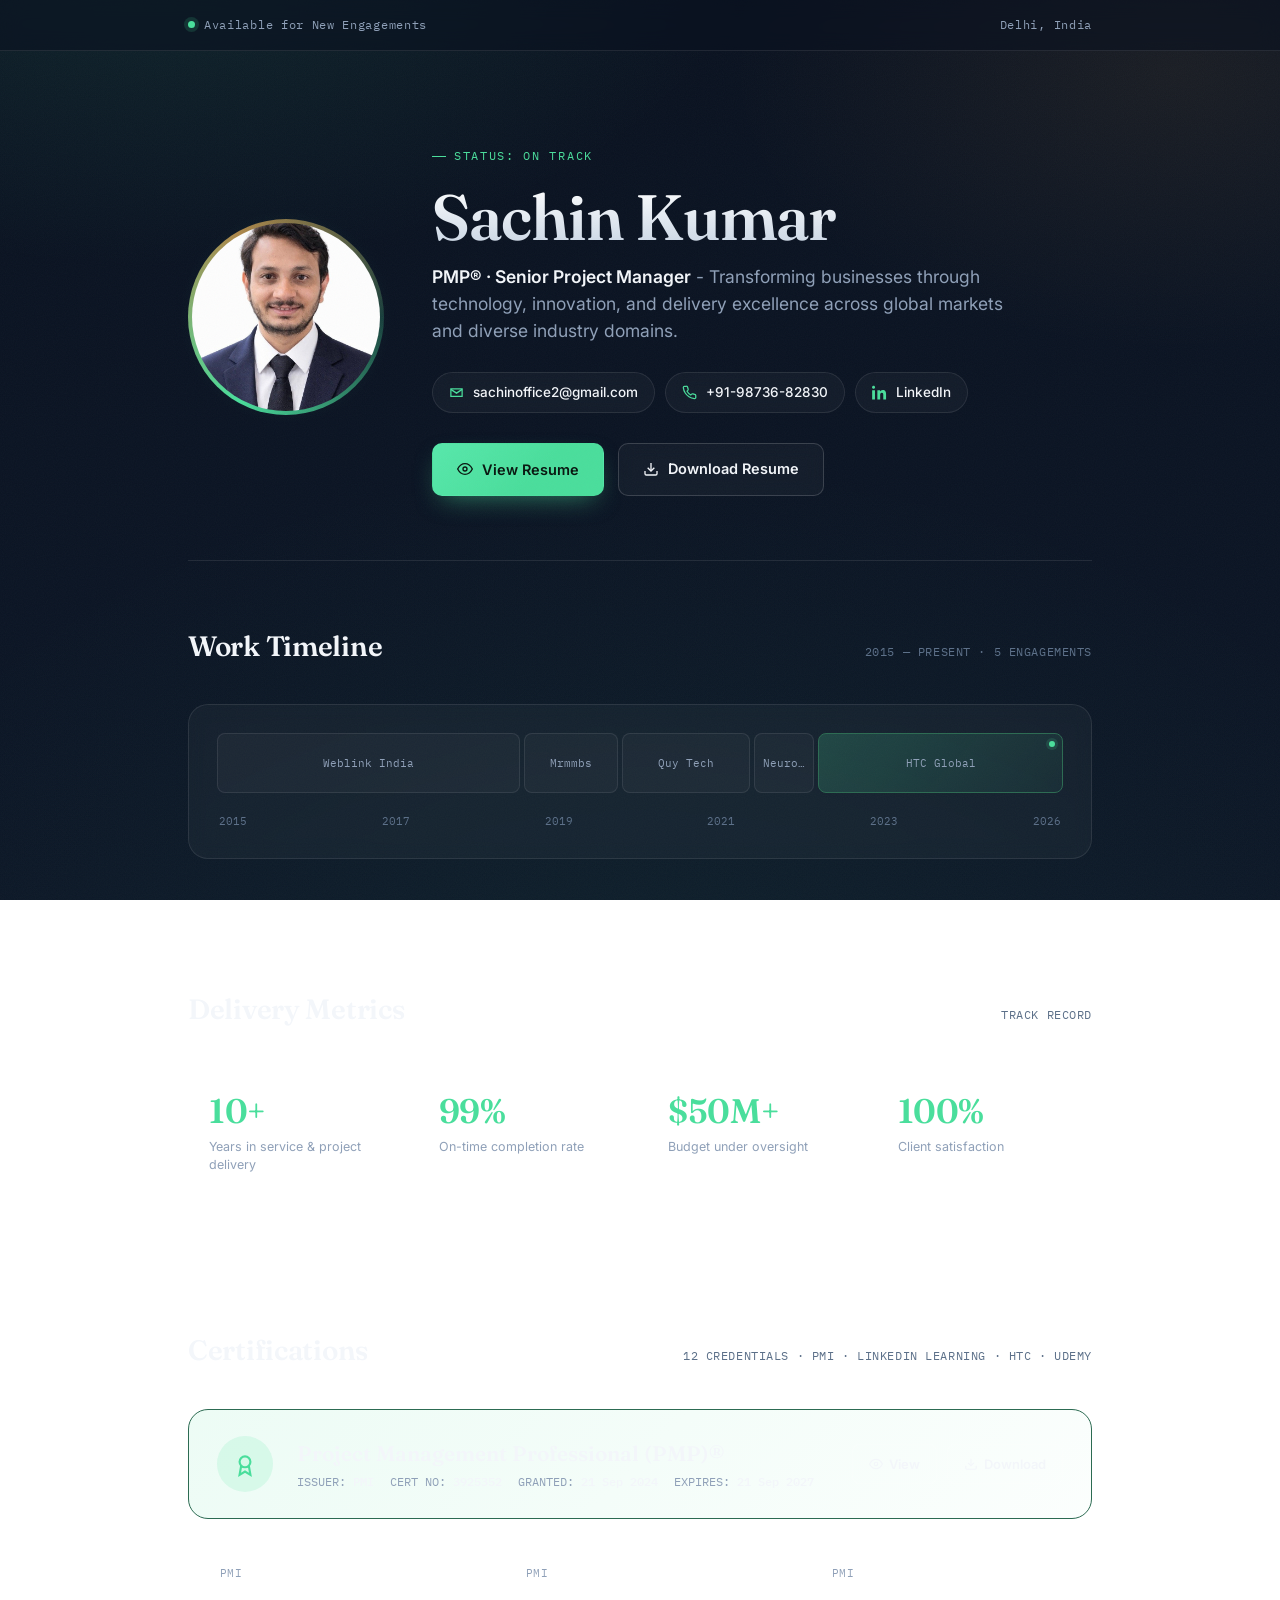
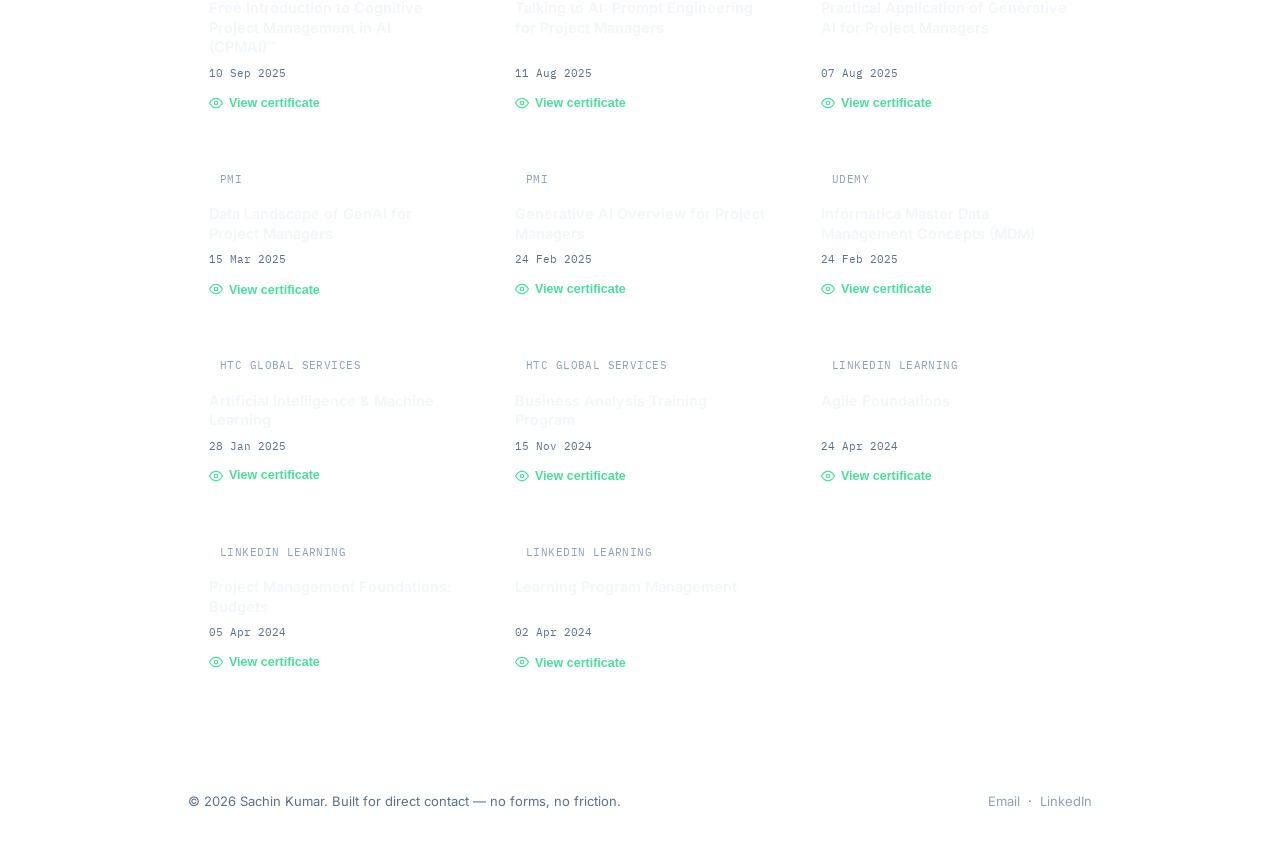
==== index.html @ 7c3096ca "Update index.html" ====
<!DOCTYPE html>
<html lang="en">
<head>
<meta charset="UTF-8">
<meta name="viewport" content="width=device-width, initial-scale=1.0">
<meta name="theme-color" content="#0A1220">
<title>Sachin Kumar — Senior Project Manager, PMP®</title>
<meta name="description" content="Sachin Kumar, PMP® certified Senior Project Manager and Delivery Expert. Contact details, LinkedIn and resume.">
<link rel="icon" href="data:image/svg+xml,%3Csvg xmlns='http://www.w3.org/2000/svg' viewBox='0 0 64 64'%3E%3Crect width='64' height='64' rx='14' fill='%230A1220'/%3E%3Ctext x='32' y='42' font-family='Georgia,serif' font-size='30' fill='%234ADE9C' text-anchor='middle'%3ESK%3C/text%3E%3C/svg%3E">
<link rel="preconnect" href="https://fonts.googleapis.com">
<link rel="preconnect" href="https://fonts.gstatic.com" crossorigin>
<link href="https://fonts.googleapis.com/css2?family=Fraunces:opsz,wght@9..144,400;9..144,500;9..144,600;9..144,700&family=Inter:wght@400;500;600;700;800&family=IBM+Plex+Mono:wght@400;500;600&display=swap" rel="stylesheet">
<style>
  :root{
    --bg-base:#0A1220;
    --bg-base-2:#0C1626;
    --surface:rgba(255,255,255,0.035);
    --surface-solid:#121F32;
    --surface-2:rgba(255,255,255,0.065);
    --hairline:rgba(255,255,255,0.09);
    --hairline-strong:rgba(255,255,255,0.16);
    --text-primary:#F3F6FA;
    --text-muted:#8FA0B8;
    --text-faint:#5C7089;
    --accent-green:#4ADE9C;
    --accent-green-soft:rgba(74,222,156,0.14);
    --accent-green-dim:#2C6B52;
    --accent-amber:#F5B759;
    --radius-lg:20px;
    --radius-md:14px;
    --radius-sm:10px;
    --ease:cubic-bezier(.16,.8,.28,1);
  }

  *{box-sizing:border-box; margin:0; padding:0;}
  html{scroll-behavior:smooth;}

  ::selection{background:var(--accent-green); color:#08130E;}

  body{
    background:
      radial-gradient(1100px 620px at 12% -8%, rgba(74,222,156,0.10), transparent 55%),
      radial-gradient(900px 560px at 92% 8%, rgba(245,183,89,0.07), transparent 50%),
      radial-gradient(1400px 900px at 50% 110%, rgba(74,222,156,0.05), transparent 60%),
      linear-gradient(180deg, var(--bg-base) 0%, var(--bg-base-2) 100%);
    background-attachment:fixed;
    color:var(--text-primary);
    font-family:'Inter', system-ui, sans-serif;
    line-height:1.55;
    -webkit-font-smoothing:antialiased;
    text-rendering:optimizeLegibility;
    position:relative;
    min-height:100vh;
  }

  /* subtle film-grain overlay for depth */
  body::before{
    content:"";
    position:fixed;
    inset:0;
    pointer-events:none;
    opacity:0.035;
    z-index:2;
    background-image:url("data:image/svg+xml,%3Csvg xmlns='http://www.w3.org/2000/svg' width='120' height='120'%3E%3Cfilter id='n'%3E%3CfeTurbulence type='fractalNoise' baseFrequency='0.9' numOctaves='2' stitchTiles='stitch'/%3E%3C/filter%3E%3Crect width='100%25' height='100%25' filter='url(%23n)'/%3E%3C/svg%3E");
  }

  a{color:inherit;}
  img{max-width:100%; display:block;}

  .wrap{
    max-width:960px;
    margin:0 auto;
    padding:0 28px;
    position:relative;
    z-index:1;
  }

  /* ---------- Reveal-on-scroll ---------- */
  .reveal{
    opacity:0;
    transform:translateY(18px);
    transition:opacity 0.7s var(--ease), transform 0.7s var(--ease);
  }
  .reveal.in-view{ opacity:1; transform:translateY(0); }
  @media (prefers-reduced-motion: reduce){
    .reveal{ opacity:1; transform:none; transition:none; }
  }

  /* ---------- Status bar (RAG motif) ---------- */
  .statusbar{
    border-bottom:1px solid var(--hairline);
    padding:16px 0;
    backdrop-filter:blur(10px);
    position:sticky;
    top:0;
    background:rgba(10,18,32,0.55);
    z-index:20;
  }
  .statusbar .wrap{
    display:flex;
    align-items:center;
    justify-content:space-between;
    font-family:'IBM Plex Mono', monospace;
    font-size:11.5px;
    color:var(--text-muted);
    letter-spacing:0.06em;
  }
  .dot{
    display:inline-block;
    width:7px;
    height:7px;
    border-radius:50%;
    background:var(--accent-green);
    margin-right:9px;
    box-shadow:0 0 0 4px var(--accent-green-soft);
  }
  @media (prefers-reduced-motion: no-preference){
    .dot{ animation:breathe 2.6s ease-in-out infinite; }
  }
  @keyframes breathe{ 0%,100%{box-shadow:0 0 0 4px var(--accent-green-soft);} 50%{box-shadow:0 0 0 7px transparent;} }
  .status-flag{display:flex; align-items:center;}
  .status-flag span:last-child{color:var(--text-primary); font-weight:600;}

  /* ---------- Hero ---------- */
  .hero{
    padding:88px 0 64px;
    display:grid;
    grid-template-columns:196px 1fr;
    gap:48px;
    align-items:center;
  }

  .photo-ring{
    width:196px;
    height:196px;
    border-radius:50%;
    padding:4px;
    background:conic-gradient(from 210deg, var(--accent-green), rgba(245,183,89,0.7), rgba(74,222,156,0.2), var(--accent-green));
    flex-shrink:0;
    position:relative;
  }
  .photo-ring::after{
    content:"";
    position:absolute;
    inset:-10px;
    border-radius:50%;
    background:radial-gradient(circle, rgba(74,222,156,0.16), transparent 70%);
    z-index:-1;
  }
  .photo-frame{
    width:100%;
    height:100%;
    border-radius:50%;
    overflow:hidden;
    background:var(--bg-base);
  }
  .photo-frame img{
    width:100%;
    height:100%;
    object-fit:cover;
  }

  .eyebrow{
    display:inline-flex;
    align-items:center;
    gap:8px;
    font-family:'IBM Plex Mono', monospace;
    font-size:12px;
    letter-spacing:0.14em;
    text-transform:uppercase;
    color:var(--accent-green);
    margin-bottom:18px;
  }
  .eyebrow::before{
    content:"";
    width:14px;
    height:1px;
    background:var(--accent-green);
    display:inline-block;
  }

  h1{
    font-family:'Fraunces', serif;
    font-optical-sizing:auto;
    font-weight:600;
    font-size:clamp(42px, 6.4vw, 64px);
    letter-spacing:-0.015em;
    line-height:1.02;
    margin-bottom:14px;
    background:linear-gradient(180deg, #FFFFFF 0%, #C9D6E5 100%);
    -webkit-background-clip:text;
    background-clip:text;
    color:transparent;
  }

  .role-line{
    font-size:17.5px;
    color:var(--text-muted);
    margin-bottom:28px;
    max-width:52ch;
  }
  .role-line strong{color:var(--text-primary); font-weight:600;}

  .contact-chips{
    display:flex;
    flex-wrap:wrap;
    gap:10px;
    margin-bottom:30px;
  }
  .chip{
    display:inline-flex;
    align-items:center;
    gap:9px;
    padding:9px 16px;
    background:var(--surface);
    backdrop-filter:blur(8px);
    border:1px solid var(--hairline);
    border-radius:100px;
    font-size:13.5px;
    font-weight:500;
    text-decoration:none;
    color:var(--text-primary);
    transition:background 0.2s var(--ease), border-color 0.2s var(--ease), transform 0.2s var(--ease), box-shadow 0.2s var(--ease);
  }
  .chip:hover, .chip:focus-visible{
    background:var(--surface-2);
    border-color:var(--accent-green-dim);
    transform:translateY(-2px);
    box-shadow:0 8px 20px -8px rgba(74,222,156,0.35);
  }
  .chip svg{width:15px; height:15px; flex-shrink:0; color:var(--accent-green);}

  .cta-row{ display:flex; flex-wrap:wrap; gap:14px; }
  .btn{
    font-family:'Inter', sans-serif;
    font-weight:600;
    font-size:14.5px;
    padding:14px 24px;
    border-radius:var(--radius-sm);
    border:1px solid transparent;
    cursor:pointer;
    text-decoration:none;
    display:inline-flex;
    align-items:center;
    gap:9px;
    position:relative;
    overflow:hidden;
    transition:transform 0.2s var(--ease), border-color 0.2s var(--ease), box-shadow 0.25s var(--ease), background 0.2s var(--ease);
  }
  .btn:active{ transform:scale(0.97); }
  .btn-primary{
    background:linear-gradient(135deg, #57E8AB, var(--accent-green) 60%);
    color:#08160F;
    box-shadow:0 10px 26px -10px rgba(74,222,156,0.55);
  }
  .btn-primary:hover, .btn-primary:focus-visible{
    transform:translateY(-2px);
    box-shadow:0 14px 30px -8px rgba(74,222,156,0.65);
  }
  .btn-secondary{
    background:var(--surface);
    backdrop-filter:blur(8px);
    color:var(--text-primary);
    border-color:var(--hairline-strong);
  }
  .btn-secondary:hover, .btn-secondary:focus-visible{
    border-color:var(--accent-green-dim);
    background:var(--surface-2);
    transform:translateY(-2px);
  }
  .btn svg{width:16px; height:16px;}

  /* ---------- Section heading pattern ---------- */
  .section{ padding:64px 0; border-top:1px solid var(--hairline); }
  .section-head{
    display:flex;
    align-items:baseline;
    justify-content:space-between;
    margin-bottom:36px;
    flex-wrap:wrap;
    gap:8px;
  }
  .section-title{
    font-family:'Fraunces', serif;
    font-weight:600;
    font-size:28px;
    letter-spacing:-0.01em;
  }
  .section-note{
    font-family:'IBM Plex Mono', monospace;
    font-size:11.5px;
    color:var(--text-faint);
    letter-spacing:0.05em;
  }

  /* ---------- Timeline (signature element) ---------- */
  .timeline-card{
    background:var(--surface);
    border:1px solid var(--hairline);
    border-radius:var(--radius-lg);
    padding:28px;
    backdrop-filter:blur(8px);
  }
  .timeline-track{
    display:flex;
    height:60px;
    border-radius:var(--radius-sm);
    overflow:visible;
    gap:4px;
    margin-bottom:20px;
  }
  .tl-seg{
    position:relative;
    background:rgba(255,255,255,0.03);
    border:1px solid var(--hairline);
    border-radius:8px;
    display:flex;
    align-items:center;
    justify-content:center;
    cursor:default;
    transition:background 0.25s var(--ease), border-color 0.25s var(--ease), transform 0.25s var(--ease);
    min-width:38px;
  }
  .tl-seg.current{
    background:linear-gradient(135deg, rgba(74,222,156,0.20), rgba(74,222,156,0.06));
    border-color:var(--accent-green-dim);
  }
  .tl-seg:hover, .tl-seg:focus-visible{
    background:var(--surface-2);
    border-color:var(--accent-green);
    transform:translateY(-3px);
    z-index:3;
  }
  .tl-seg .tl-label{
    font-family:'IBM Plex Mono', monospace;
    font-size:10.5px;
    color:var(--text-muted);
    white-space:nowrap;
    overflow:hidden;
    text-overflow:ellipsis;
    padding:0 8px;
  }
  .tl-seg.current .pulse{
    position:absolute;
    top:7px;
    right:7px;
    width:6px;
    height:6px;
    border-radius:50%;
    background:var(--accent-green);
    box-shadow:0 0 0 3px var(--accent-green-soft);
  }
  @media (prefers-reduced-motion: no-preference){
    .tl-seg.current .pulse{ animation:pulse 2s ease-in-out infinite; }
  }
  @keyframes pulse{ 0%,100%{opacity:1;} 50%{opacity:0.3;} }

  .tl-tooltip{
    display:none;
    position:absolute;
    bottom:calc(100% + 14px);
    left:50%;
    transform:translateX(-50%);
    background:#182A40;
    border:1px solid var(--hairline-strong);
    border-radius:12px;
    padding:14px 16px;
    width:max-content;
    max-width:240px;
    font-size:12.5px;
    line-height:1.5;
    z-index:5;
    box-shadow:0 20px 40px -12px rgba(0,0,0,0.55);
  }
  .tl-tooltip::after{
    content:"";
    position:absolute;
    top:100%;
    left:50%;
    transform:translateX(-50%);
    border:6px solid transparent;
    border-top-color:#182A40;
  }
  .tl-seg:hover .tl-tooltip, .tl-seg:focus-visible .tl-tooltip{ display:block; }
  .tl-tooltip .co{font-weight:700; color:var(--text-primary); display:block; margin-bottom:3px;}
  .tl-tooltip .dt{color:var(--accent-green); font-family:'IBM Plex Mono', monospace; font-size:11px; display:block; margin-bottom:6px;}

  .timeline-scale{
    display:flex;
    justify-content:space-between;
    font-family:'IBM Plex Mono', monospace;
    font-size:11px;
    color:var(--text-faint);
    padding:0 2px;
  }

  /* ---------- Stats ---------- */
  .stats-grid{
    display:grid;
    grid-template-columns:repeat(4, 1fr);
    gap:14px;
  }
  .stat{
    background:var(--surface);
    border:1px solid var(--hairline);
    border-radius:var(--radius-md);
    padding:26px 20px;
    backdrop-filter:blur(8px);
    transition:transform 0.25s var(--ease), border-color 0.25s var(--ease), background 0.25s var(--ease);
  }
  .stat:hover{
    transform:translateY(-4px);
    border-color:var(--accent-green-dim);
    background:var(--surface-2);
  }
  .stat-num{
    font-family:'Fraunces', serif;
    font-weight:600;
    font-size:34px;
    color:var(--accent-green);
    line-height:1;
    margin-bottom:10px;
    letter-spacing:-0.01em;
  }
  .stat-label{
    font-size:12.5px;
    color:var(--text-muted);
    line-height:1.4;
  }

  /* ---------- Certifications ---------- */
  .cert-featured{
    display:grid;
    grid-template-columns:auto 1fr auto;
    align-items:center;
    gap:24px;
    background:linear-gradient(135deg, rgba(74,222,156,0.10), rgba(74,222,156,0.02));
    border:1px solid var(--accent-green-dim);
    border-radius:var(--radius-lg);
    padding:26px 28px;
    margin-bottom:20px;
  }
  .cert-featured-badge{
    width:56px;
    height:56px;
    border-radius:50%;
    background:var(--accent-green-soft);
    display:flex;
    align-items:center;
    justify-content:center;
    flex-shrink:0;
  }
  .cert-featured-badge svg{width:26px; height:26px; color:var(--accent-green);}
  .cert-featured h3{
    font-family:'Fraunces', serif;
    font-weight:600;
    font-size:21px;
    margin-bottom:4px;
  }
  .cert-featured .cf-meta{
    display:flex;
    flex-wrap:wrap;
    gap:16px;
    font-family:'IBM Plex Mono', monospace;
    font-size:11.5px;
    color:var(--text-muted);
  }
  .cert-featured .cf-meta strong{color:var(--text-primary); font-weight:600;}
  .cert-featured .cf-actions{
    display:flex;
    gap:10px;
    flex-shrink:0;
  }
  .cert-featured .cf-actions button, .cert-featured .cf-actions a{
    font-family:'Inter', sans-serif;
    font-size:13px;
    font-weight:600;
    padding:9px 16px;
    border-radius:8px;
    border:1px solid var(--hairline-strong);
    background:var(--surface);
    color:var(--text-primary);
    cursor:pointer;
    text-decoration:none;
    display:inline-flex;
    align-items:center;
    gap:6px;
    transition:border-color 0.2s var(--ease), background 0.2s var(--ease);
  }
  .cert-featured .cf-actions button:hover, .cert-featured .cf-actions a:hover{
    border-color:var(--accent-green-dim);
    background:var(--surface-2);
  }
  .cert-featured .cf-actions svg{width:14px; height:14px;}

  .cert-grid{
    display:grid;
    grid-template-columns:repeat(auto-fill, minmax(240px, 1fr));
    gap:14px;
  }
  .cert-card{
    background:var(--surface);
    border:1px solid var(--hairline);
    border-radius:var(--radius-md);
    padding:20px;
    backdrop-filter:blur(8px);
    transition:transform 0.25s var(--ease), border-color 0.25s var(--ease), background 0.25s var(--ease);
    display:flex;
    flex-direction:column;
  }
  .cert-card:hover{
    transform:translateY(-3px);
    border-color:var(--accent-green-dim);
    background:var(--surface-2);
  }
  .cert-issuer-pill{
    display:inline-flex;
    align-self:flex-start;
    font-family:'IBM Plex Mono', monospace;
    font-size:10.5px;
    letter-spacing:0.04em;
    color:var(--text-muted);
    background:rgba(255,255,255,0.05);
    border:1px solid var(--hairline);
    border-radius:100px;
    padding:4px 10px;
    margin-bottom:12px;
  }
  .cert-title{
    font-size:14.5px;
    font-weight:600;
    line-height:1.35;
    margin-bottom:8px;
    flex:1;
  }
  .cert-date{
    font-family:'IBM Plex Mono', monospace;
    font-size:11px;
    color:var(--text-faint);
    margin-bottom:14px;
  }
  .cert-view-btn{
    display:inline-flex;
    align-items:center;
    gap:6px;
    font-size:12.5px;
    font-weight:600;
    color:var(--accent-green);
    background:none;
    border:none;
    cursor:pointer;
    padding:0;
    align-self:flex-start;
  }
  .cert-view-btn svg{width:14px; height:14px;}
  .cert-view-btn:hover{ text-decoration:underline; }

  /* ---------- Footer ---------- */
  footer{
    border-top:1px solid var(--hairline);
    padding:36px 0 56px;
    display:flex;
    justify-content:space-between;
    align-items:center;
    flex-wrap:wrap;
    gap:12px;
    font-size:13px;
    color:var(--text-faint);
  }
  footer a{text-decoration:none; color:var(--text-muted); transition:color 0.2s var(--ease);}
  footer a:hover{color:var(--accent-green);}

  /* ---------- Modal (resume viewer) ---------- */
  .modal-overlay{
    display:none;
    position:fixed;
    inset:0;
    background:rgba(5,9,16,0.82);
    backdrop-filter:blur(4px);
    z-index:100;
    align-items:center;
    justify-content:center;
    padding:24px;
  }
  .modal-overlay.open{
    display:flex;
  }
  @media (prefers-reduced-motion: no-preference){
    .modal-overlay.open{ animation:fadeIn 0.2s var(--ease); }
    .modal-overlay.open .modal{ animation:modalIn 0.3s var(--ease); }
  }
  @keyframes fadeIn{ from{opacity:0;} to{opacity:1;} }
  @keyframes modalIn{ from{opacity:0; transform:translateY(12px) scale(0.98);} to{opacity:1; transform:none;} }
  .modal{
    background:var(--surface-solid);
    border:1px solid var(--hairline-strong);
    border-radius:var(--radius-lg);
    width:100%;
    max-width:840px;
    height:88vh;
    display:flex;
    flex-direction:column;
    overflow:hidden;
    box-shadow:0 30px 80px -20px rgba(0,0,0,0.6);
  }
  .modal-bar{
    display:flex;
    align-items:center;
    justify-content:space-between;
    padding:16px 20px;
    border-bottom:1px solid var(--hairline);
  }
  .modal-bar span{
    font-family:'IBM Plex Mono', monospace;
    font-size:12.5px;
    color:var(--text-muted);
  }
  .modal-close{
    background:none;
    border:1px solid var(--hairline-strong);
    color:var(--text-primary);
    border-radius:8px;
    width:34px;
    height:34px;
    cursor:pointer;
    font-size:16px;
    line-height:1;
    transition:border-color 0.2s var(--ease), background 0.2s var(--ease);
  }
  .modal-close:hover, .modal-close:focus-visible{
    border-color:var(--accent-green-dim);
    background:var(--surface-2);
  }
  .modal iframe{
    flex:1;
    border:none;
    width:100%;
    background:#fff;
  }

  /* ---------- Responsive ---------- */
  @media (max-width: 720px){
    .hero{
      grid-template-columns:1fr;
      text-align:center;
      padding:56px 0 44px;
      justify-items:center;
    }
    .role-line{ margin-left:auto; margin-right:auto; }
    .contact-chips, .cta-row{ justify-content:center; }
    .stats-grid{ grid-template-columns:repeat(2, 1fr); }
    .tl-tooltip{ left:0; transform:none; }
    .tl-tooltip::after{ left:20px; }
    footer{ flex-direction:column; text-align:center; }
    .timeline-card{ padding:20px 16px; }
  }

  :focus-visible{ outline:2px solid var(--accent-green); outline-offset:3px; border-radius:4px; }
</style>
</head>
<body>

  <div class="statusbar">
    <div class="wrap">
      <div class="status-flag"><span class="dot"></span>Available for New Engagements</div>
      <div>Delhi, India</div>
    </div>
  </div>

  <main class="wrap">
    <section class="hero">
      <div class="photo-ring reveal">
        <div class="photo-frame">
          <img src="Assets/profile.jpg" alt="Portrait of Sachin Kumar">
        </div>
      </div>
      <div>
        <div class="eyebrow reveal">Status: On Track</div>
        <h1 class="reveal">Sachin Kumar</h1>
        <p class="role-line reveal"><strong>PMP® · Senior Project Manager</strong> - Transforming businesses through technology, innovation, and delivery excellence across global markets and diverse industry domains.</p>

        <div class="contact-chips reveal">
          <a class="chip" href="mailto:sachinoffice2@gmail.com">
            <svg viewBox="0 0 24 24" fill="none" stroke="currentColor" stroke-width="2"><path d="M3 6h18v12H3z"/><path d="m3 7 9 6 9-6"/></svg>
            sachinoffice2@gmail.com
          </a>
          <a class="chip" href="tel:+919873682830">
            <svg viewBox="0 0 24 24" fill="none" stroke="currentColor" stroke-width="2"><path d="M22 16.92v3a2 2 0 0 1-2.18 2 19.79 19.79 0 0 1-8.63-3.07 19.5 19.5 0 0 1-6-6 19.79 19.79 0 0 1-3.07-8.67A2 2 0 0 1 4.11 2h3a2 2 0 0 1 2 1.72c.13.96.36 1.9.7 2.81a2 2 0 0 1-.45 2.11L8.09 9.91a16 16 0 0 0 6 6l1.27-1.27a2 2 0 0 1 2.11-.45c.9.34 1.85.57 2.81.7A2 2 0 0 1 22 16.92z"/></svg>
            +91-98736-82830
          </a>
          <a class="chip" href="https://www.linkedin.com/in/sachin-kumar-pm/" target="_blank" rel="noopener">
            <svg viewBox="0 0 24 24" fill="currentColor"><path d="M4.98 3.5C4.98 4.88 3.86 6 2.48 6S0 4.88 0 3.5 1.12 1 2.5 1s2.48 1.12 2.48 2.5zM.24 8.25h4.5V23h-4.5V8.25zM8.5 8.25h4.31v2.02h.06c.6-1.13 2.07-2.32 4.26-2.32 4.55 0 5.39 3 5.39 6.9V23h-4.5v-6.87c0-1.64-.03-3.75-2.29-3.75-2.29 0-2.64 1.79-2.64 3.63V23h-4.5V8.25z"/></svg>
            LinkedIn
          </a>
        </div>

        <div class="cta-row reveal">
          <button class="btn btn-primary" id="viewResumeBtn">
            <svg viewBox="0 0 24 24" fill="none" stroke="currentColor" stroke-width="2"><path d="M1 12s4-8 11-8 11 8 11 8-4 8-11 8-11-8-11-8z"/><circle cx="12" cy="12" r="3"/></svg>
            View Resume
          </button>
          <a class="btn btn-secondary" href="Assets/Sachin_Kumar_Resume.pdf" download>
            <svg viewBox="0 0 24 24" fill="none" stroke="currentColor" stroke-width="2"><path d="M21 15v4a2 2 0 0 1-2 2H5a2 2 0 0 1-2-2v-4"/><path d="M7 10l5 5 5-5"/><path d="M12 15V3"/></svg>
            Download Resume
          </a>
        </div>
      </div>
    </section>

    <section class="section" id="timeline">
      <div class="section-head reveal">
        <div class="section-title">Work Timeline</div>
        <div class="section-note">2015 — PRESENT · 5 ENGAGEMENTS</div>
      </div>

      <div class="timeline-card reveal">
        <div class="timeline-track">
          <div class="tl-seg" style="flex:36;" tabindex="0">
            <span class="tl-label">Weblink India</span>
            <div class="tl-tooltip">
              <span class="co">Weblink India Pvt. Ltd.</span>
              <span class="dt">Sep 2015 – Aug 2019</span>
              Team Leader, Project Delivery — B2B portals &amp; applications.
            </div>
          </div>
          <div class="tl-seg" style="flex:11;" tabindex="0">
            <span class="tl-label">Mrmmbs</span>
            <div class="tl-tooltip">
              <span class="co">Mrmmbs Vision Pvt. Ltd.</span>
              <span class="dt">Oct 2019 – Dec 2020</span>
              Senior Delivery Manager — startup IT services, 95% client retention.
            </div>
          </div>
          <div class="tl-seg" style="flex:15;" tabindex="0">
            <span class="tl-label">Quy Tech</span>
            <div class="tl-tooltip">
              <span class="co">Quy Technologies Pvt. Ltd.</span>
              <span class="dt">Dec 2020 – Jul 2022</span>
              Key Account Manager / PM — AI/ML, Blockchain, AR/VR, Gaming.
            </div>
          </div>
          <div class="tl-seg" style="flex:7;" tabindex="0">
            <span class="tl-label">Neuro­nimbus</span>
            <div class="tl-tooltip">
              <span class="co">Neuronimbus Software Services</span>
              <span class="dt">Jul 2022 – Apr 2023</span>
              Sr. Account Manager / PM — 25% revenue growth, 30% fewer production errors.
            </div>
          </div>
          <div class="tl-seg current" style="flex:29;" tabindex="0">
            <span class="pulse"></span>
            <span class="tl-label">HTC Global</span>
            <div class="tl-tooltip">
              <span class="co">HTC Global Services</span>
              <span class="dt">May 2023 – Present</span>
              Senior Project Manager / Delivery Manager — Hyundai &amp; KIA, $50M+ budgets.
            </div>
          </div>
        </div>
        <div class="timeline-scale">
          <span>2015</span><span>2017</span><span>2019</span><span>2021</span><span>2023</span><span>2026</span>
        </div>
      </div>
    </section>

    <section class="section" id="stats">
      <div class="section-head reveal">
        <div class="section-title">Delivery Metrics</div>
        <div class="section-note">TRACK RECORD</div>
      </div>
      <div class="stats-grid">
        <div class="stat reveal">
          <div class="stat-num">10+</div>
          <div class="stat-label">Years in service &amp; project delivery</div>
        </div>
        <div class="stat reveal">
          <div class="stat-num">99%</div>
          <div class="stat-label">On-time completion rate</div>
        </div>
        <div class="stat reveal">
          <div class="stat-num">$50M+</div>
          <div class="stat-label">Budget under oversight</div>
        </div>
        <div class="stat reveal">
          <div class="stat-num">100%</div>
          <div class="stat-label">Client satisfaction</div>
        </div>
      </div>
    </section>

    <section class="section" id="certifications">
      <div class="section-head reveal">
        <div class="section-title">Certifications</div>
        <div class="section-note">12 CREDENTIALS · PMI · LINKEDIN LEARNING · HTC · UDEMY</div>
      </div>

      <div class="cert-featured reveal">
        <div class="cert-featured-badge">
          <svg viewBox="0 0 24 24" fill="none" stroke="currentColor" stroke-width="2"><path d="M12 15a5 5 0 1 0 0-10 5 5 0 0 0 0 10z"/><path d="M8.5 13.5 7 22l5-3 5 3-1.5-8.5"/></svg>
        </div>
        <div>
          <h3>Project Management Professional (PMP)®</h3>
          <div class="cf-meta">
            <span>ISSUER: <strong>PMI</strong></span>
            <span>CERT NO: <strong>3925352</strong></span>
            <span>GRANTED: <strong>21 Sep 2024</strong></span>
            <span>EXPIRES: <strong>21 Sep 2027</strong></span>
          </div>
        </div>
        <div class="cf-actions">
          <button onclick="openDocModal('Assets/Certifications/pmp-certification.pdf','PMP_Certification.pdf')">
            <svg viewBox="0 0 24 24" fill="none" stroke="currentColor" stroke-width="2"><path d="M1 12s4-8 11-8 11 8 11 8-4 8-11 8-11-8-11-8z"/><circle cx="12" cy="12" r="3"/></svg>
            View
          </button>
          <a href="Assets/Certifications/pmp-certification.pdf" download>
            <svg viewBox="0 0 24 24" fill="none" stroke="currentColor" stroke-width="2"><path d="M21 15v4a2 2 0 0 1-2 2H5a2 2 0 0 1-2-2v-4"/><path d="M7 10l5 5 5-5"/><path d="M12 15V3"/></svg>
            Download
          </a>
        </div>
      </div>

      <div class="cert-grid reveal">
        <div class="cert-card">
          <span class="cert-issuer-pill">PMI</span>
          <div class="cert-title">Free Introduction to Cognitive Project Management in AI (CPMAI)™</div>
          <div class="cert-date">10 Sep 2025</div>
          <button class="cert-view-btn" onclick="openDocModal('Assets/Certifications/cpmai-intro.pdf','CPMAI_Intro.pdf')">
            <svg viewBox="0 0 24 24" fill="none" stroke="currentColor" stroke-width="2"><path d="M1 12s4-8 11-8 11 8 11 8-4 8-11 8-11-8-11-8z"/><circle cx="12" cy="12" r="3"/></svg>
            View certificate
          </button>
        </div>
        <div class="cert-card">
          <span class="cert-issuer-pill">PMI</span>
          <div class="cert-title">Talking to AI: Prompt Engineering for Project Managers</div>
          <div class="cert-date">11 Aug 2025</div>
          <button class="cert-view-btn" onclick="openDocModal('Assets/Certifications/prompt-engineering-for-pm.pdf','Prompt_Engineering_for_PM.pdf')">
            <svg viewBox="0 0 24 24" fill="none" stroke="currentColor" stroke-width="2"><path d="M1 12s4-8 11-8 11 8 11 8-4 8-11 8-11-8-11-8z"/><circle cx="12" cy="12" r="3"/></svg>
            View certificate
          </button>
        </div>
        <div class="cert-card">
          <span class="cert-issuer-pill">PMI</span>
          <div class="cert-title">Practical Application of Generative AI for Project Managers</div>
          <div class="cert-date">07 Aug 2025</div>
          <button class="cert-view-btn" onclick="openDocModal('Assets/Certifications/practical-genai-for-pm.pdf','Practical_GenAI_for_PM.pdf')">
            <svg viewBox="0 0 24 24" fill="none" stroke="currentColor" stroke-width="2"><path d="M1 12s4-8 11-8 11 8 11 8-4 8-11 8-11-8-11-8z"/><circle cx="12" cy="12" r="3"/></svg>
            View certificate
          </button>
        </div>
        <div class="cert-card">
          <span class="cert-issuer-pill">PMI</span>
          <div class="cert-title">Data Landscape of GenAI for Project Managers</div>
          <div class="cert-date">15 Mar 2025</div>
          <button class="cert-view-btn" onclick="openDocModal('Assets/Certifications/data-landscape-genai.pdf','Data_Landscape_GenAI.pdf')">
            <svg viewBox="0 0 24 24" fill="none" stroke="currentColor" stroke-width="2"><path d="M1 12s4-8 11-8 11 8 11 8-4 8-11 8-11-8-11-8z"/><circle cx="12" cy="12" r="3"/></svg>
            View certificate
          </button>
        </div>
        <div class="cert-card">
          <span class="cert-issuer-pill">PMI</span>
          <div class="cert-title">Generative AI Overview for Project Managers</div>
          <div class="cert-date">24 Feb 2025</div>
          <button class="cert-view-btn" onclick="openDocModal('Assets/Certifications/genai-overview-for-pm.pdf','GenAI_Overview_for_PM.pdf')">
            <svg viewBox="0 0 24 24" fill="none" stroke="currentColor" stroke-width="2"><path d="M1 12s4-8 11-8 11 8 11 8-4 8-11 8-11-8-11-8z"/><circle cx="12" cy="12" r="3"/></svg>
            View certificate
          </button>
        </div>
        <div class="cert-card">
          <span class="cert-issuer-pill">UDEMY</span>
          <div class="cert-title">Informatica Master Data Management Concepts (MDM)</div>
          <div class="cert-date">24 Feb 2025</div>
          <button class="cert-view-btn" onclick="openDocModal('Assets/Certifications/informatica-mdm-concepts.pdf','Informatica_MDM_Concepts.pdf')">
            <svg viewBox="0 0 24 24" fill="none" stroke="currentColor" stroke-width="2"><path d="M1 12s4-8 11-8 11 8 11 8-4 8-11 8-11-8-11-8z"/><circle cx="12" cy="12" r="3"/></svg>
            View certificate
          </button>
        </div>
        <div class="cert-card">
          <span class="cert-issuer-pill">HTC GLOBAL SERVICES</span>
          <div class="cert-title">Artificial Intelligence & Machine Learning</div>
          <div class="cert-date">28 Jan 2025</div>
          <button class="cert-view-btn" onclick="openDocModal('Assets/Certifications/ai-ml-training.pdf','AI_ML_Training.pdf')">
            <svg viewBox="0 0 24 24" fill="none" stroke="currentColor" stroke-width="2"><path d="M1 12s4-8 11-8 11 8 11 8-4 8-11 8-11-8-11-8z"/><circle cx="12" cy="12" r="3"/></svg>
            View certificate
          </button>
        </div>
        <div class="cert-card">
          <span class="cert-issuer-pill">HTC GLOBAL SERVICES</span>
          <div class="cert-title">Business Analysis Training Program</div>
          <div class="cert-date">15 Nov 2024</div>
          <button class="cert-view-btn" onclick="openDocModal('Assets/Certifications/business-analysis-training.pdf','Business_Analysis_Training.pdf')">
            <svg viewBox="0 0 24 24" fill="none" stroke="currentColor" stroke-width="2"><path d="M1 12s4-8 11-8 11 8 11 8-4 8-11 8-11-8-11-8z"/><circle cx="12" cy="12" r="3"/></svg>
            View certificate
          </button>
        </div>
        <div class="cert-card">
          <span class="cert-issuer-pill">LINKEDIN LEARNING</span>
          <div class="cert-title">Agile Foundations</div>
          <div class="cert-date">24 Apr 2024</div>
          <button class="cert-view-btn" onclick="openDocModal('Assets/Certifications/agile-foundations.pdf','Agile_Foundations.pdf')">
            <svg viewBox="0 0 24 24" fill="none" stroke="currentColor" stroke-width="2"><path d="M1 12s4-8 11-8 11 8 11 8-4 8-11 8-11-8-11-8z"/><circle cx="12" cy="12" r="3"/></svg>
            View certificate
          </button>
        </div>
        <div class="cert-card">
          <span class="cert-issuer-pill">LINKEDIN LEARNING</span>
          <div class="cert-title">Project Management Foundations: Budgets</div>
          <div class="cert-date">05 Apr 2024</div>
          <button class="cert-view-btn" onclick="openDocModal('Assets/Certifications/pm-foundations-budgets.pdf','PM_Foundations_Budgets.pdf')">
            <svg viewBox="0 0 24 24" fill="none" stroke="currentColor" stroke-width="2"><path d="M1 12s4-8 11-8 11 8 11 8-4 8-11 8-11-8-11-8z"/><circle cx="12" cy="12" r="3"/></svg>
            View certificate
          </button>
        </div>
        <div class="cert-card">
          <span class="cert-issuer-pill">LINKEDIN LEARNING</span>
          <div class="cert-title">Learning Program Management</div>
          <div class="cert-date">02 Apr 2024</div>
          <button class="cert-view-btn" onclick="openDocModal('Assets/Certifications/learning-program-management.pdf','Learning_Program_Management.pdf')">
            <svg viewBox="0 0 24 24" fill="none" stroke="currentColor" stroke-width="2"><path d="M1 12s4-8 11-8 11 8 11 8-4 8-11 8-11-8-11-8z"/><circle cx="12" cy="12" r="3"/></svg>
            View certificate
          </button>
        </div>
      </div>
    </section>

    <footer>
      <div>© 2026 Sachin Kumar. Built for direct contact — no forms, no friction.</div>
      <div><a href="mailto:sachinoffice2@gmail.com">Email</a> &nbsp;·&nbsp; <a href="https://www.linkedin.com/in/sachin-kumar-pm/" target="_blank" rel="noopener">LinkedIn</a></div>
    </footer>
  </main>

  <div class="modal-overlay" id="modalOverlay">
    <div class="modal" role="dialog" aria-modal="true" aria-label="Resume viewer">
      <div class="modal-bar">
        <span id="modalDocTitle">Sachin_Kumar_Resume.pdf</span>
        <button class="modal-close" id="closeModalBtn" aria-label="Close">✕</button>
      </div>
      <iframe id="resumeFrame" src=""></iframe>
    </div>
  </div>

  <script>
    const viewBtn = document.getElementById('viewResumeBtn');
    const overlay = document.getElementById('modalOverlay');
    const closeBtn = document.getElementById('closeModalBtn');
    const frame = document.getElementById('resumeFrame');
    const modalTitle = document.getElementById('modalDocTitle');
    const RESUME_PATH = 'Assets/Sachin_Kumar_Resume.pdf';
    let lastFocused = null;

    function openDocModal(path, title){
      lastFocused = document.activeElement;
      frame.src = path;
      modalTitle.textContent = title;
      overlay.classList.add('open');
      closeBtn.focus();
      document.body.style.overflow = 'hidden';
    }
    function openModal(){ openDocModal(RESUME_PATH, 'Sachin_Kumar_Resume.pdf'); }
    function closeModal(){
      overlay.classList.remove('open');
      frame.src = '';
      document.body.style.overflow = '';
      if(lastFocused) lastFocused.focus(); else viewBtn.focus();
    }
    viewBtn.addEventListener('click', openModal);
    closeBtn.addEventListener('click', closeModal);
    overlay.addEventListener('click', (e) => { if(e.target === overlay) closeModal(); });
    document.addEventListener('keydown', (e) => { if(e.key === 'Escape' && overlay.classList.contains('open')) closeModal(); });

    // Scroll-reveal
    const revealEls = document.querySelectorAll('.reveal');
    if('IntersectionObserver' in window){
      const io = new IntersectionObserver((entries) => {
        entries.forEach((entry, i) => {
          if(entry.isIntersecting){
            setTimeout(() => entry.target.classList.add('in-view'), i * 60);
            io.unobserve(entry.target);
          }
        });
      }, { threshold: 0.12, rootMargin: '0px 0px -40px 0px' });
      revealEls.forEach(el => io.observe(el));
    } else {
      revealEls.forEach(el => el.classList.add('in-view'));
    }
  </script>

</body>
</html>
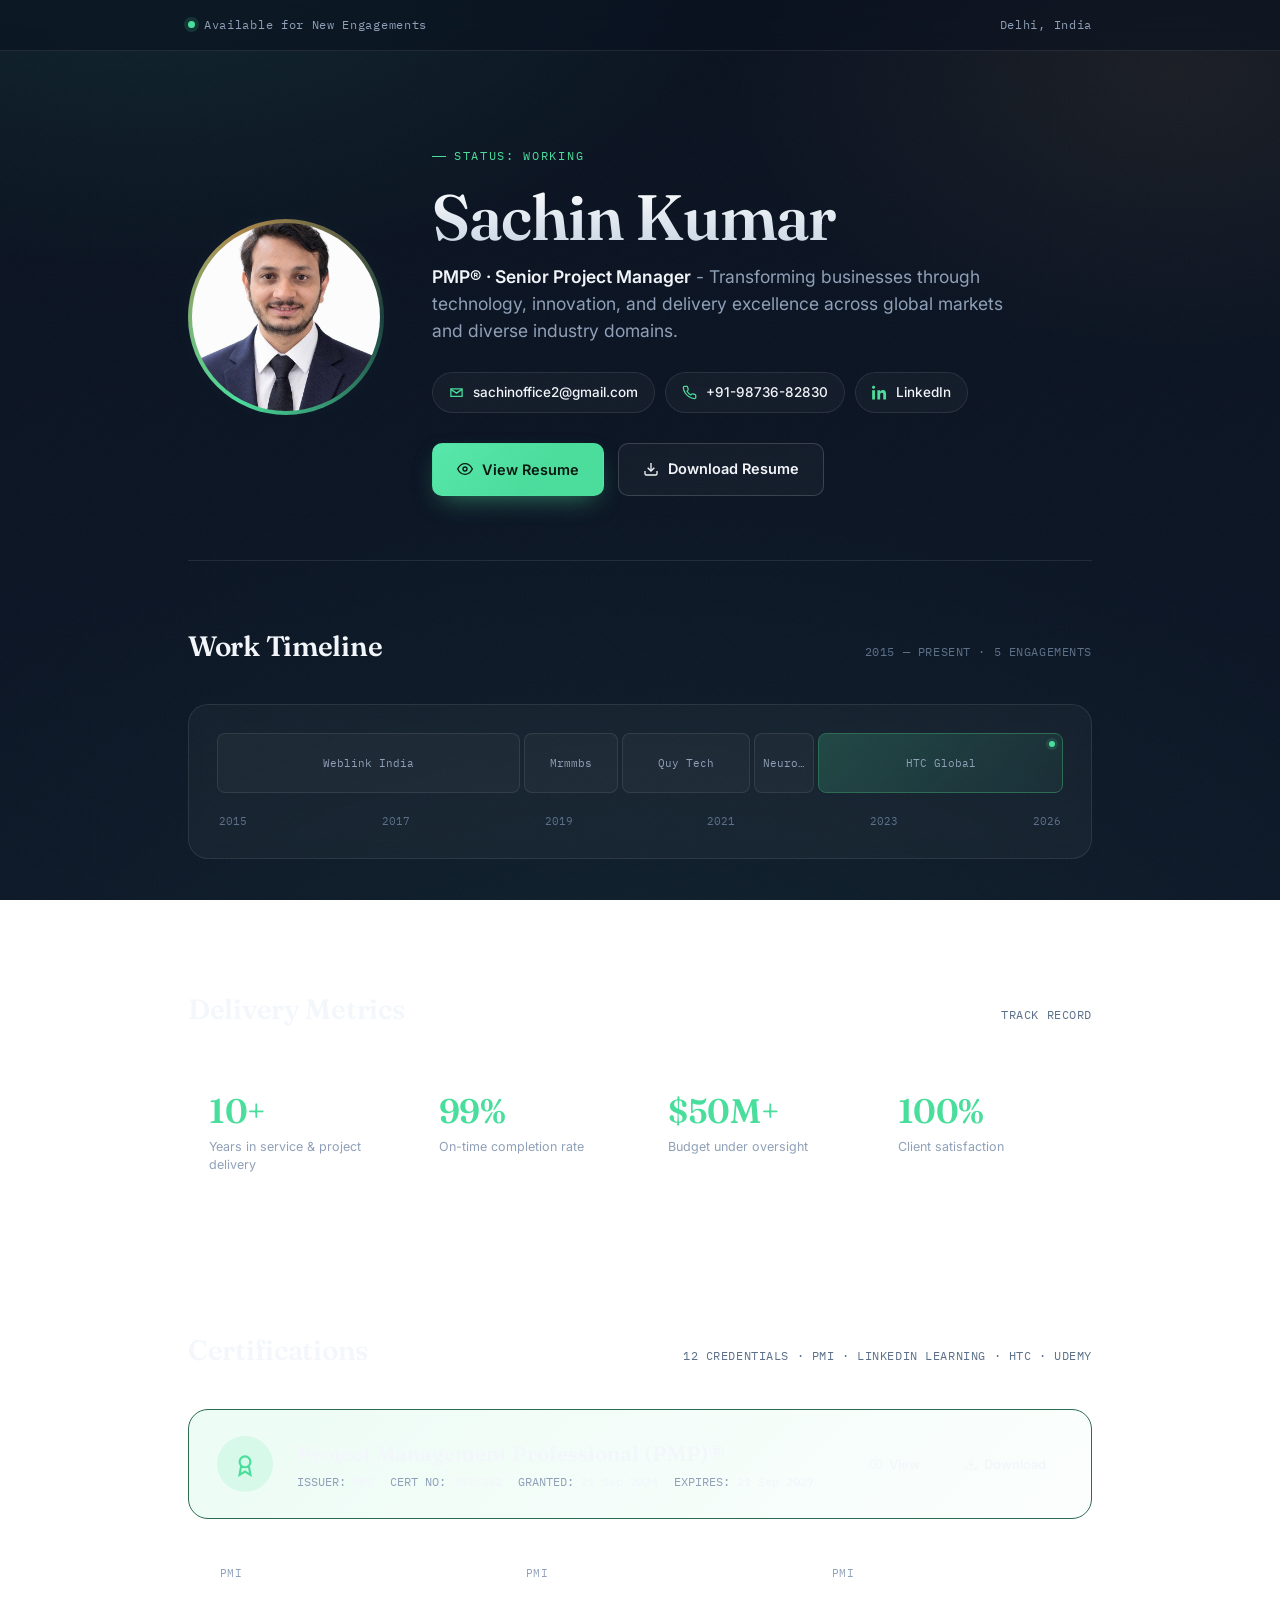
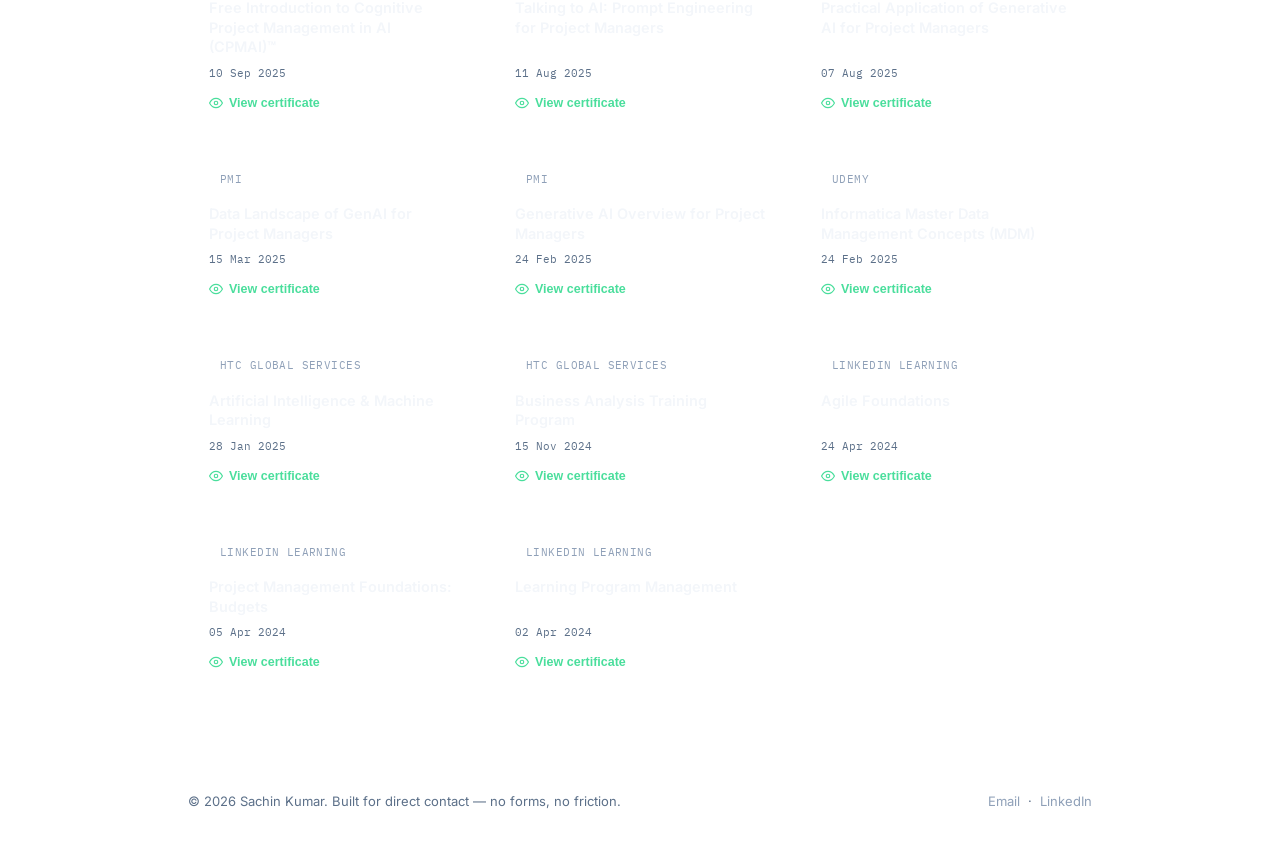
==== commit e59c6cb1: "Update index.html" ====
--- a/index.html
+++ b/index.html
@@ -675,7 +675,7 @@
         </div>
       </div>
       <div>
-        <div class="eyebrow reveal">Status: On Track</div>
+        <div class="eyebrow reveal">Status: Working</div>
         <h1 class="reveal">Sachin Kumar</h1>
         <p class="role-line reveal"><strong>PMP® · Senior Project Manager</strong> - Transforming businesses through technology, innovation, and delivery excellence across global markets and diverse industry domains.</p>
 
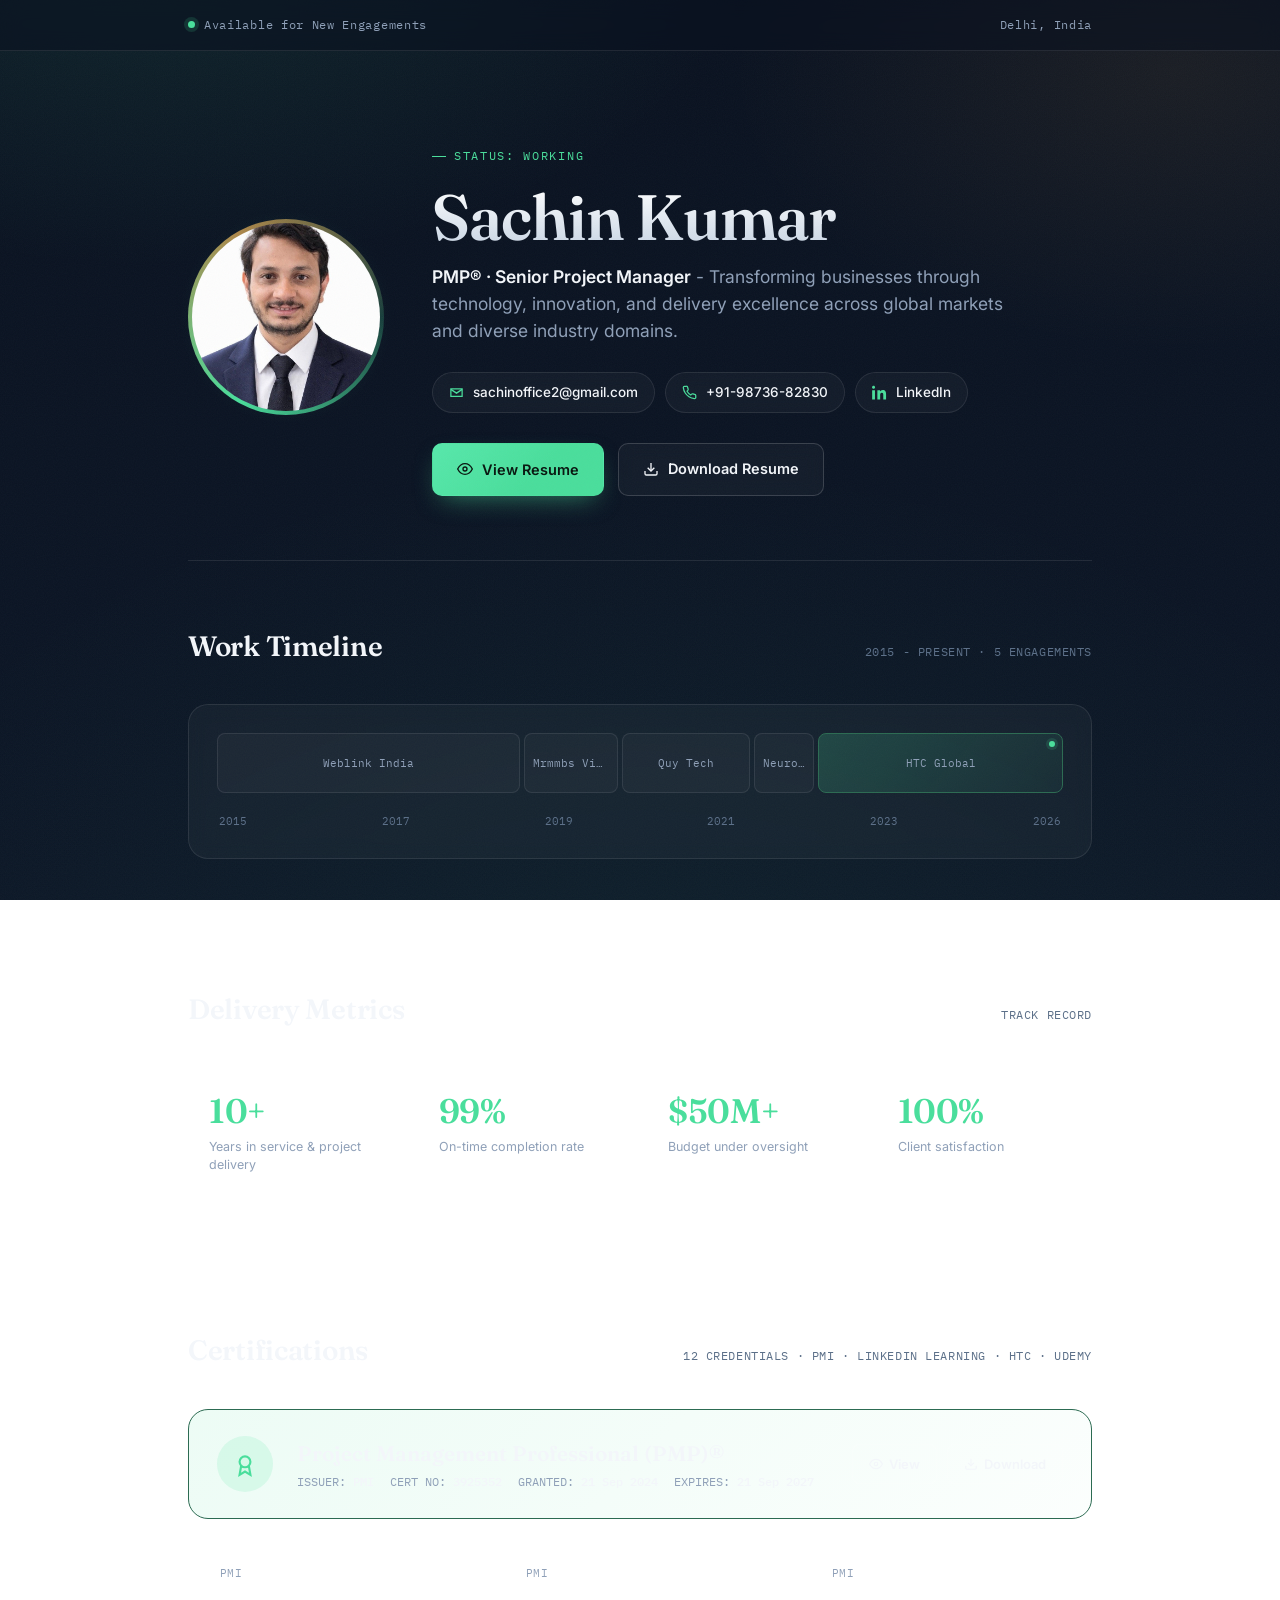
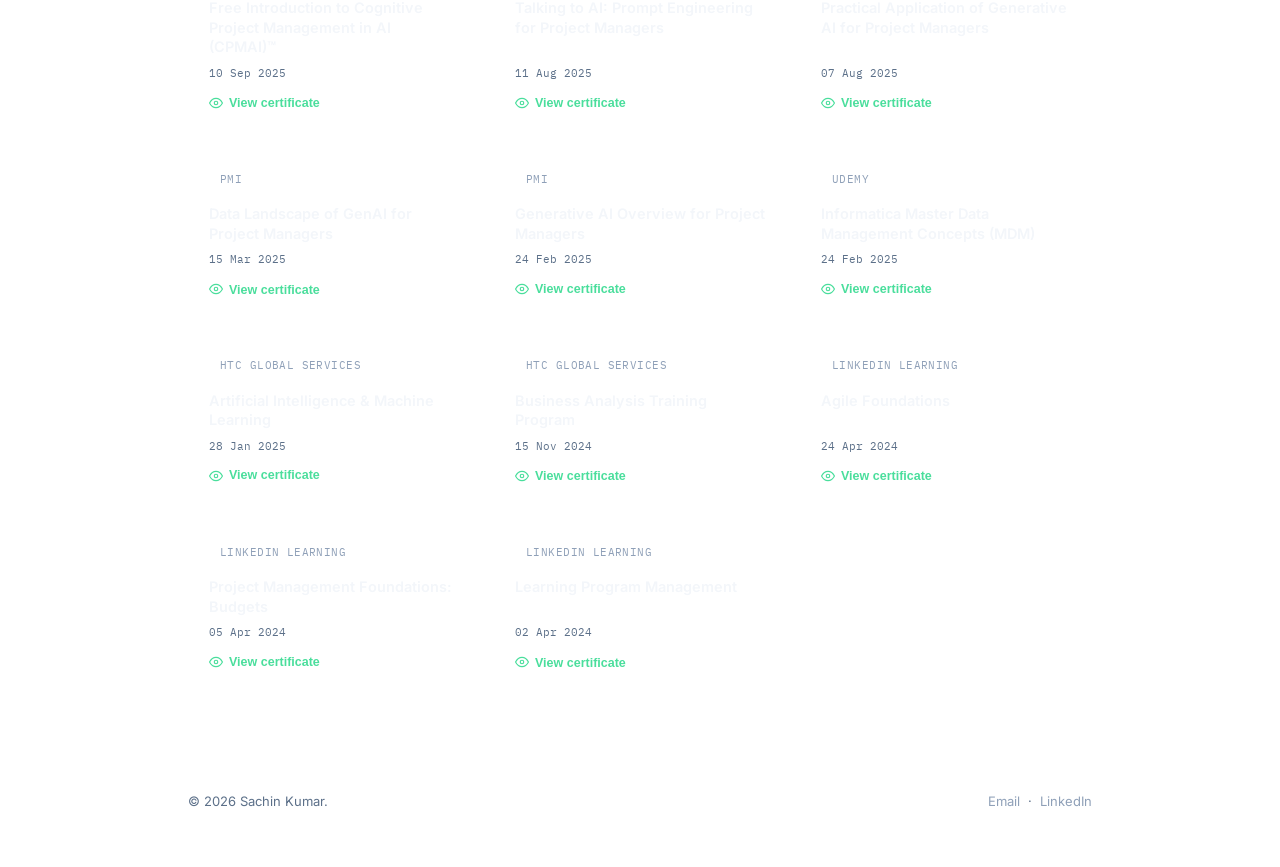
==== commit 3344835e: "Update index.html" ====
--- a/index.html
+++ b/index.html
@@ -4,7 +4,7 @@
 <meta charset="UTF-8">
 <meta name="viewport" content="width=device-width, initial-scale=1.0">
 <meta name="theme-color" content="#0A1220">
-<title>Sachin Kumar — Senior Project Manager, PMP®</title>
+<title>Sachin Kumar - Senior Project Manager, PMP®</title>
 <meta name="description" content="Sachin Kumar, PMP® certified Senior Project Manager and Delivery Expert. Contact details, LinkedIn and resume.">
 <link rel="icon" href="data:image/svg+xml,%3Csvg xmlns='http://www.w3.org/2000/svg' viewBox='0 0 64 64'%3E%3Crect width='64' height='64' rx='14' fill='%230A1220'/%3E%3Ctext x='32' y='42' font-family='Georgia,serif' font-size='30' fill='%234ADE9C' text-anchor='middle'%3ESK%3C/text%3E%3C/svg%3E">
 <link rel="preconnect" href="https://fonts.googleapis.com">
@@ -710,7 +710,7 @@
     <section class="section" id="timeline">
       <div class="section-head reveal">
         <div class="section-title">Work Timeline</div>
-        <div class="section-note">2015 — PRESENT · 5 ENGAGEMENTS</div>
+        <div class="section-note">2015 - PRESENT · 5 ENGAGEMENTS</div>
       </div>
 
       <div class="timeline-card reveal">
@@ -719,24 +719,24 @@
             <span class="tl-label">Weblink India</span>
             <div class="tl-tooltip">
               <span class="co">Weblink India Pvt. Ltd.</span>
-              <span class="dt">Sep 2015 – Aug 2019</span>
-              Team Leader, Project Delivery — B2B portals &amp; applications.
+              <span class="dt">Sep 2015 - Aug 2019</span>
+              Team Leader, Project Delivery - Project Management, Scrum, Sprint Planning, Team Leadership.
             </div>
           </div>
           <div class="tl-seg" style="flex:11;" tabindex="0">
-            <span class="tl-label">Mrmmbs</span>
+            <span class="tl-label">Mrmmbs Vision</span>
             <div class="tl-tooltip">
               <span class="co">Mrmmbs Vision Pvt. Ltd.</span>
-              <span class="dt">Oct 2019 – Dec 2020</span>
-              Senior Delivery Manager — startup IT services, 95% client retention.
+              <span class="dt">Oct 2019 - Dec 2020</span>
+              Senior Delivery Manager - Delivery Excellence, Project Delivery, Client Management.
             </div>
           </div>
           <div class="tl-seg" style="flex:15;" tabindex="0">
             <span class="tl-label">Quy Tech</span>
             <div class="tl-tooltip">
               <span class="co">Quy Technologies Pvt. Ltd.</span>
-              <span class="dt">Dec 2020 – Jul 2022</span>
-              Key Account Manager / PM — AI/ML, Blockchain, AR/VR, Gaming.
+              <span class="dt">Dec 2020 - Jul 2022</span>
+              Key Account Manager / PM - Product Delivery, Account Management, Change Management.
             </div>
           </div>
           <div class="tl-seg" style="flex:7;" tabindex="0">
@@ -744,7 +744,7 @@
             <div class="tl-tooltip">
               <span class="co">Neuronimbus Software Services</span>
               <span class="dt">Jul 2022 – Apr 2023</span>
-              Sr. Account Manager / PM — 25% revenue growth, 30% fewer production errors.
+              Sr. Account Manager / PM - Agile Delivery, Multi-client Delivery, Account Management.
             </div>
           </div>
           <div class="tl-seg current" style="flex:29;" tabindex="0">
@@ -753,7 +753,7 @@
             <div class="tl-tooltip">
               <span class="co">HTC Global Services</span>
               <span class="dt">May 2023 – Present</span>
-              Senior Project Manager / Delivery Manager — Hyundai &amp; KIA, $50M+ budgets.
+              Senior Project Manager / Delivery Manager - Program Management, Delivery Excellence, Stakeholder Management, Scrum.
             </div>
           </div>
         </div>
@@ -923,7 +923,7 @@
     </section>
 
     <footer>
-      <div>© 2026 Sachin Kumar. Built for direct contact — no forms, no friction.</div>
+      <div>© 2026 Sachin Kumar.</div>
       <div><a href="mailto:sachinoffice2@gmail.com">Email</a> &nbsp;·&nbsp; <a href="https://www.linkedin.com/in/sachin-kumar-pm/" target="_blank" rel="noopener">LinkedIn</a></div>
     </footer>
   </main>
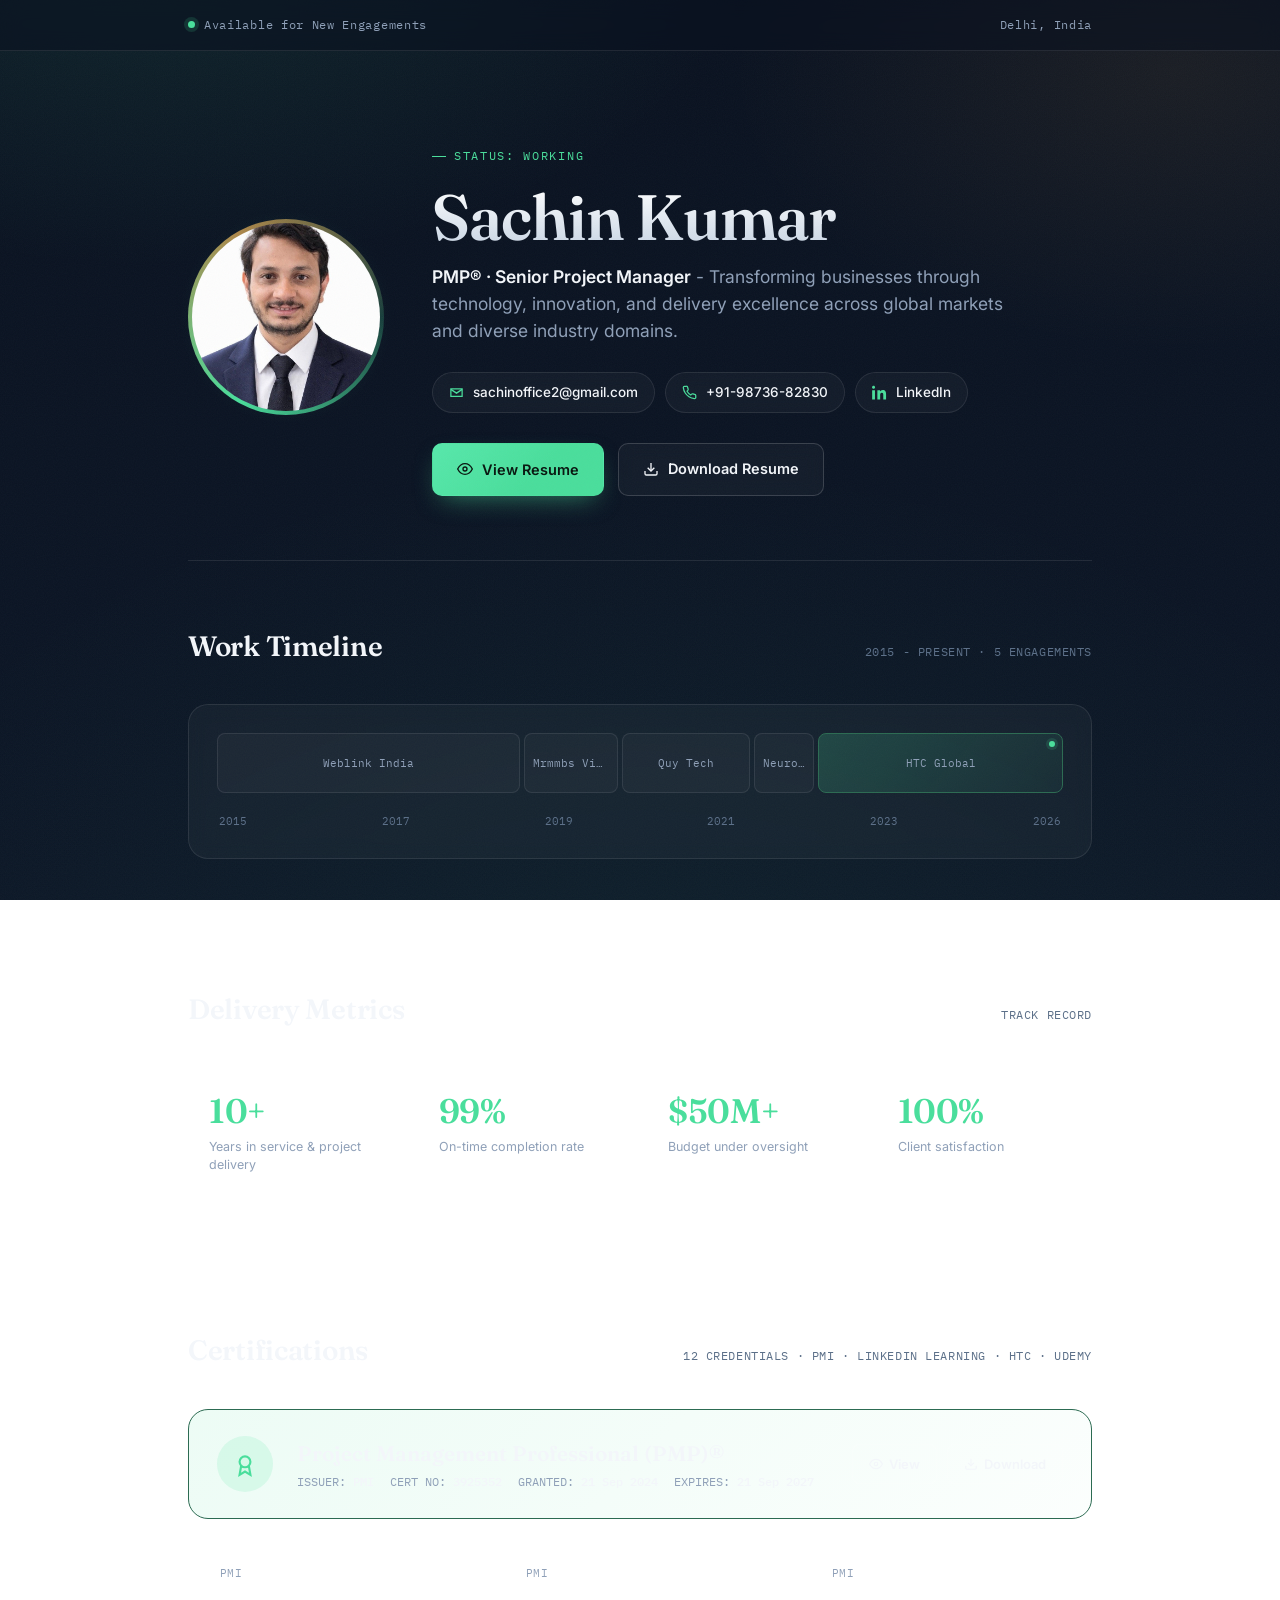
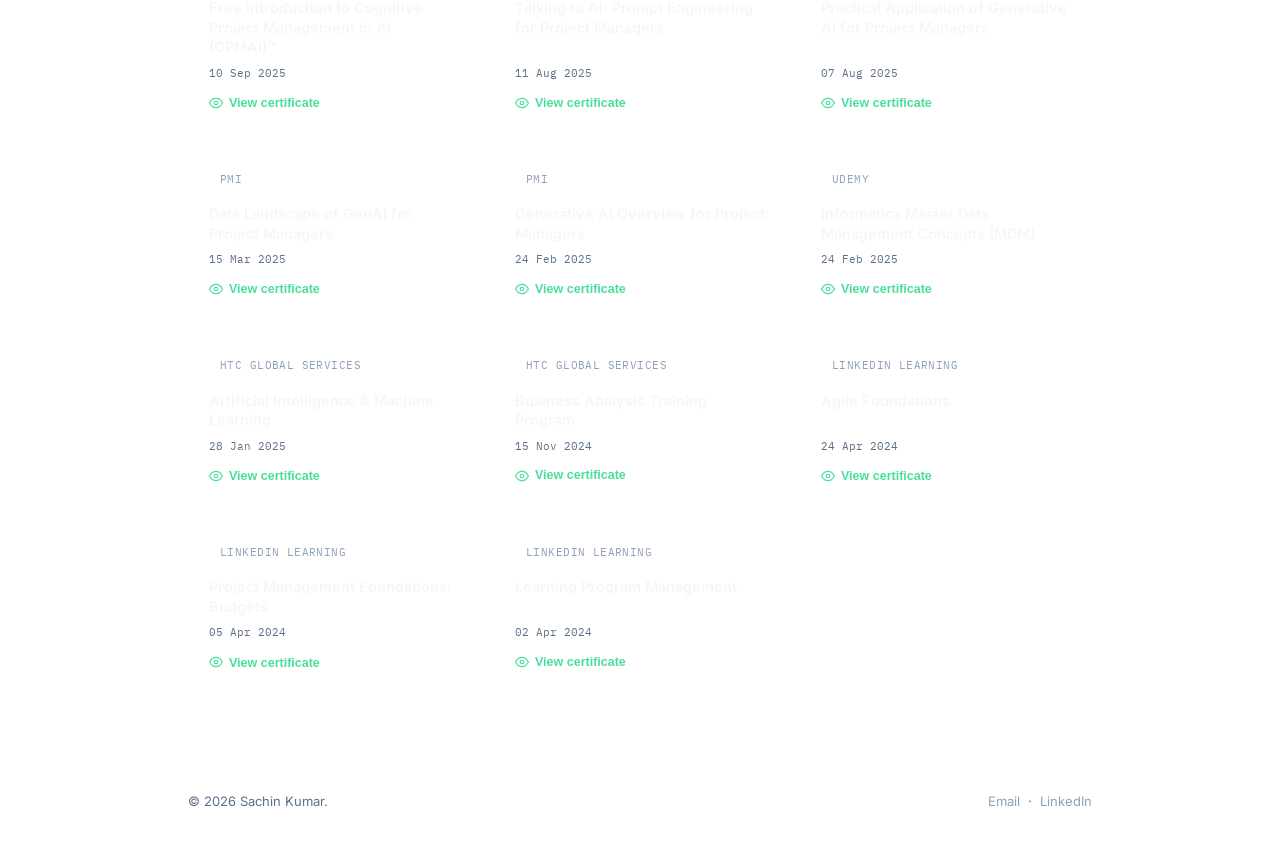
==== commit fe4ef8a5: "Fix mobile timeline layout" ====
--- a/index.html
+++ b/index.html
@@ -649,10 +649,67 @@
     .role-line{ margin-left:auto; margin-right:auto; }
     .contact-chips, .cta-row{ justify-content:center; }
     .stats-grid{ grid-template-columns:repeat(2, 1fr); }
-    .tl-tooltip{ left:0; transform:none; }
-    .tl-tooltip::after{ left:20px; }
     footer{ flex-direction:column; text-align:center; }
-    .timeline-card{ padding:20px 16px; }
+    .timeline-card{ padding:18px; }
+
+    /* Timeline becomes a vertical stacked list on mobile — horizontal bar
+       segments get too narrow to read below ~720px */
+    .timeline-track{
+      flex-direction:column;
+      height:auto;
+      gap:10px;
+    }
+    .tl-seg{
+      width:100%;
+      min-width:0;
+      height:auto;
+      flex-direction:column;
+      justify-content:flex-start;
+      align-items:flex-start;
+      padding:14px 16px;
+      flex:none !important;
+    }
+    .tl-seg .tl-label{
+      font-size:13px;
+      font-weight:600;
+      color:var(--text-primary);
+      white-space:normal;
+      overflow:visible;
+      text-overflow:clip;
+      padding:0;
+    }
+    .tl-seg.current .pulse{ top:14px; right:14px; }
+    .tl-tooltip{
+      display:block;
+      position:static;
+      transform:none;
+      background:none;
+      border:none;
+      border-radius:0;
+      box-shadow:none;
+      padding:8px 0 0;
+      margin-top:8px;
+      border-top:1px solid var(--hairline);
+      width:100%;
+      max-width:none;
+      font-size:12px;
+    }
+    .tl-tooltip::after{ display:none; }
+    .timeline-scale{ display:none; }
+
+    .cert-featured{
+      grid-template-columns:1fr;
+      justify-items:start;
+      padding:22px 20px;
+    }
+    .cert-featured .cf-actions{
+      width:100%;
+    }
+    .cert-featured .cf-actions button,
+    .cert-featured .cf-actions a{
+      flex:1;
+      justify-content:center;
+    }
   }
 
   :focus-visible{ outline:2px solid var(--accent-green); outline-offset:3px; border-radius:4px; }
@@ -985,4 +1042,4 @@
   </script>
 
 </body>
-</html>
+</html>
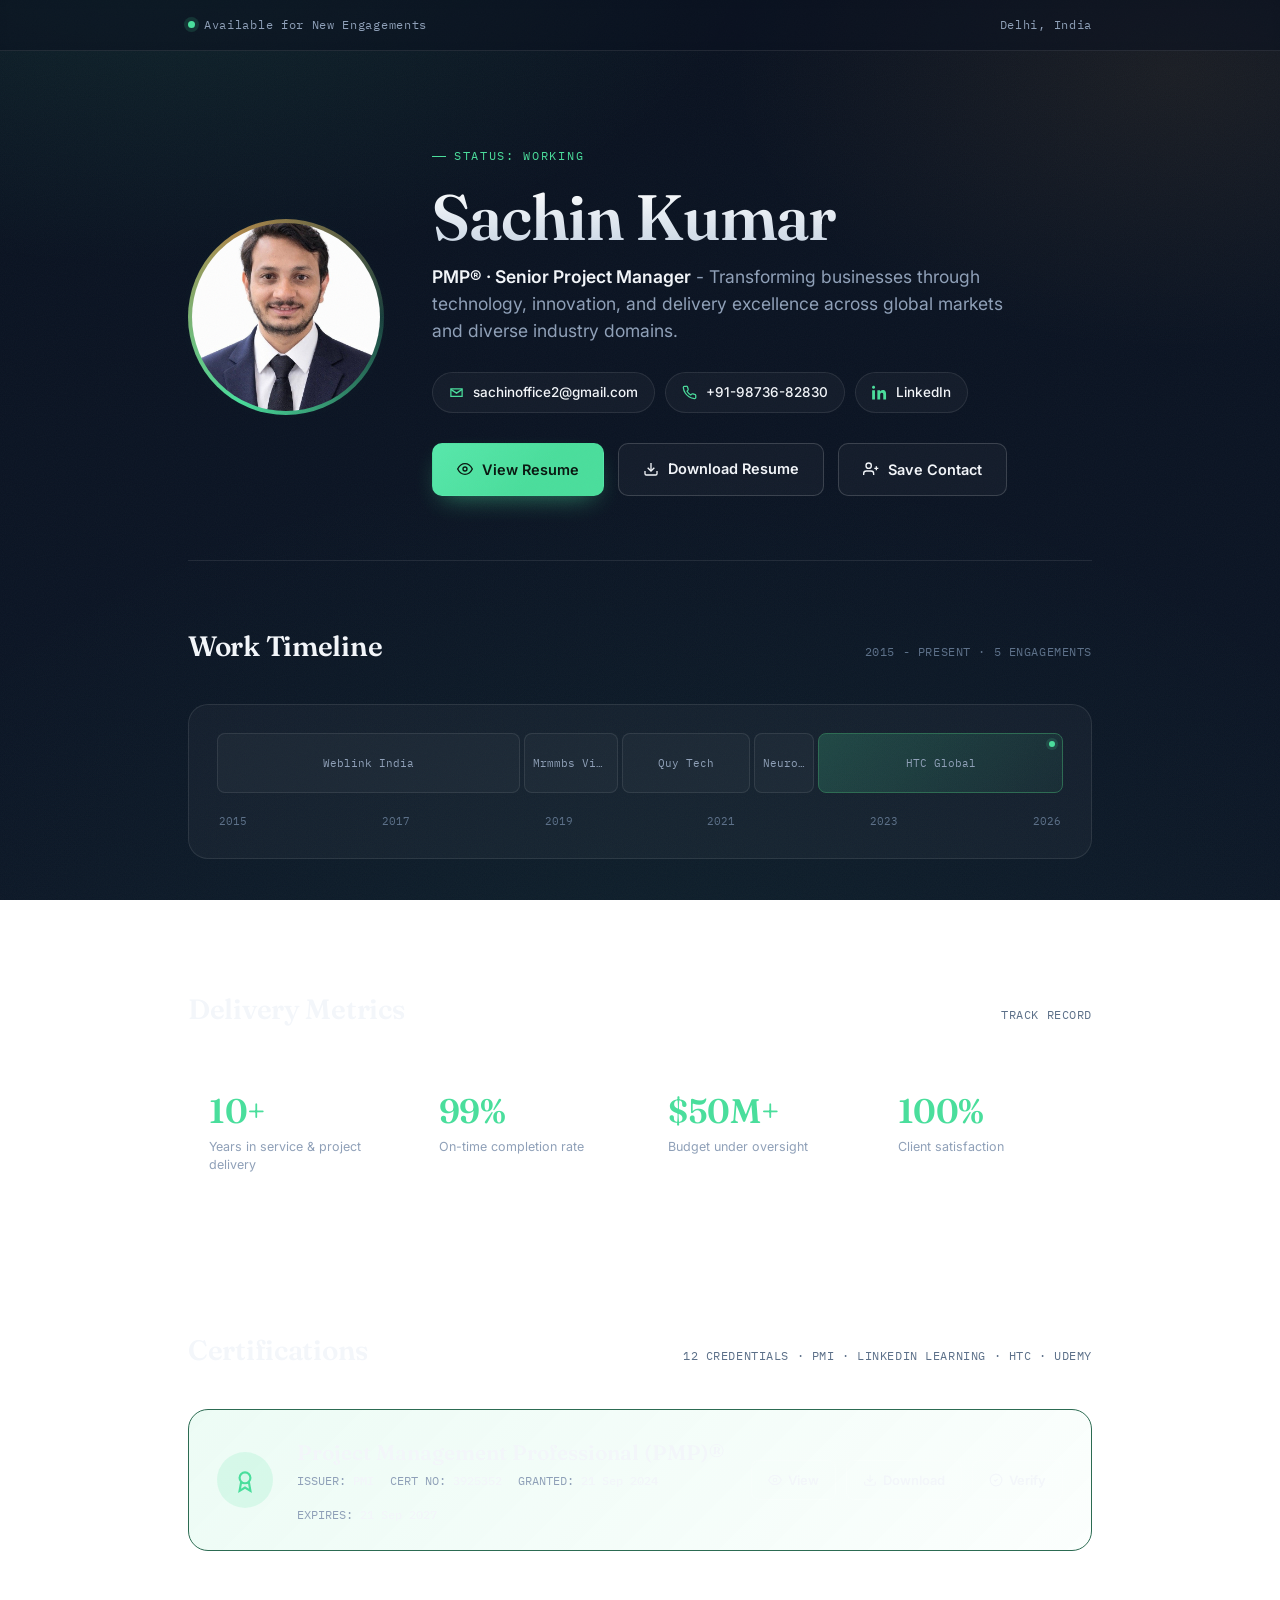
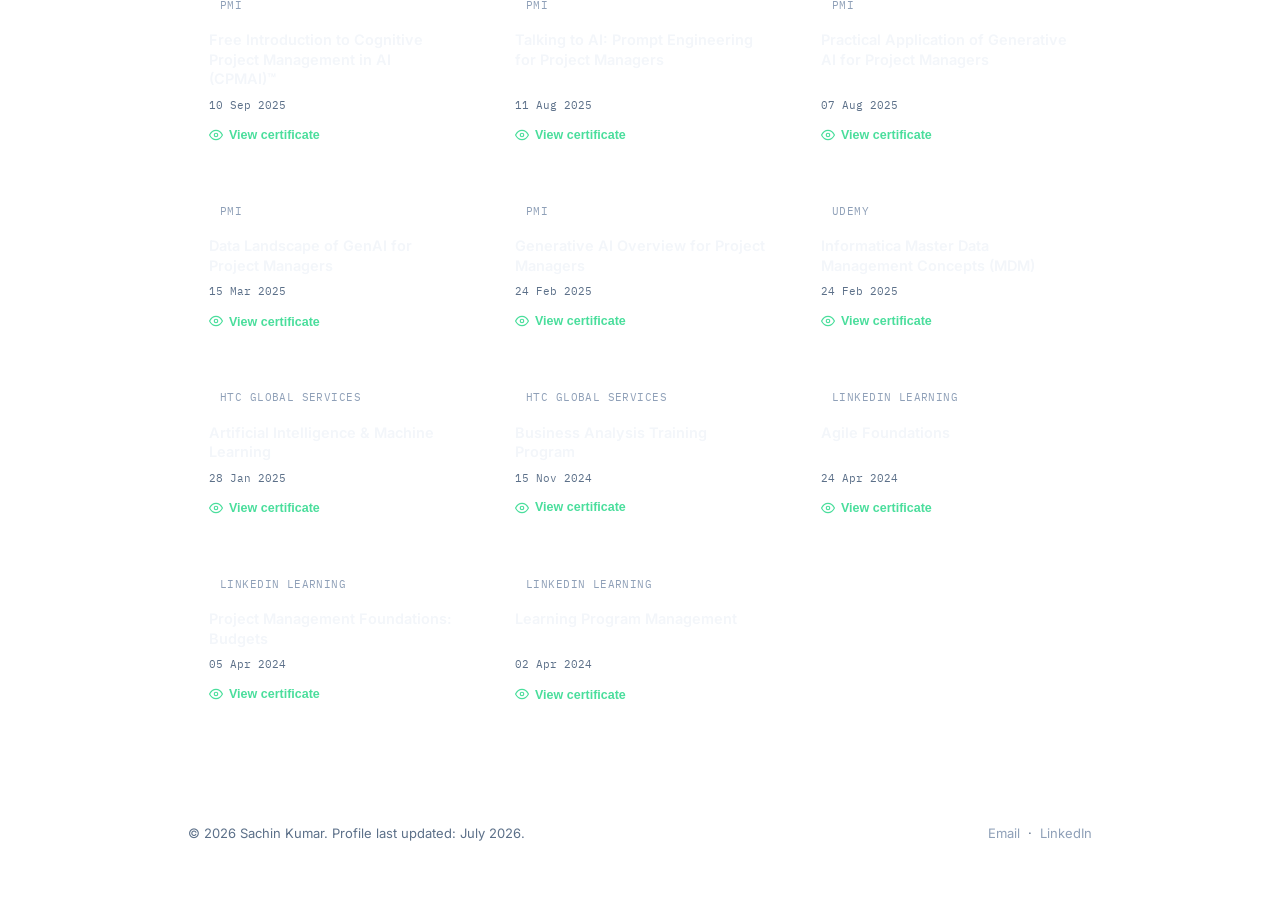
==== commit 89754247: "New Features added" ====
--- a/index.html
+++ b/index.html
@@ -6,6 +6,61 @@
 <meta name="theme-color" content="#0A1220">
 <title>Sachin Kumar - Senior Project Manager, PMP®</title>
 <meta name="description" content="Sachin Kumar, PMP® certified Senior Project Manager and Delivery Expert. Contact details, LinkedIn and resume.">
+
+<!-- Canonical -->
+<link rel="canonical" href="https://sachinkumar30.github.io/my-portfolio/">
+
+<!-- Open Graph (LinkedIn, WhatsApp, Facebook, Slack previews) -->
+<meta property="og:type" content="profile">
+<meta property="og:title" content="Sachin Kumar - Senior Project Manager, PMP®">
+<meta property="og:description" content="PMP® certified Senior Project Manager with 10+ years leading multi-million-dollar IT delivery across Automotive, Banking & Life Sciences.">
+<meta property="og:image" content="https://sachinkumar30.github.io/my-portfolio/Assets/profile.jpg">
+<meta property="og:image:width" content="800">
+<meta property="og:image:height" content="800">
+<meta property="og:url" content="https://sachinkumar30.github.io/my-portfolio/">
+<meta property="og:site_name" content="Sachin Kumar">
+<meta property="profile:first_name" content="Sachin">
+<meta property="profile:last_name" content="Kumar">
+
+<!-- Twitter Card -->
+<meta name="twitter:card" content="summary">
+<meta name="twitter:title" content="Sachin Kumar - Senior Project Manager, PMP®">
+<meta name="twitter:description" content="PMP® certified Senior Project Manager with 10+ years leading multi-million-dollar IT delivery across Automotive, Banking & Life Sciences.">
+<meta name="twitter:image" content="https://sachinkumar30.github.io/my-portfolio/Assets/profile.jpg">
+
+<!-- Structured data: helps Google understand and display this as a professional profile -->
+<script type="application/ld+json">
+{
+  "@context": "https://schema.org",
+  "@type": "Person",
+  "name": "Sachin Kumar",
+  "jobTitle": "Senior Project Manager",
+  "description": "PMP® certified Senior Project Manager and Delivery Expert with 10+ years leading multi-million-dollar IT transformation projects across Automotive, Banking, Life Sciences, AI/ML, Blockchain, AR/VR, and Gaming domains.",
+  "url": "https://sachinkumar30.github.io/my-portfolio/",
+  "image": "https://sachinkumar30.github.io/my-portfolio/Assets/profile.jpg",
+  "email": "mailto:sachinoffice2@gmail.com",
+  "telephone": "+91-9873682830",
+  "address": {
+    "@type": "PostalAddress",
+    "addressLocality": "Delhi",
+    "addressCountry": "IN"
+  },
+  "sameAs": [
+    "https://www.linkedin.com/in/sachin-kumar-pm/"
+  ],
+  "hasCredential": [
+    {
+      "@type": "EducationalOccupationalCredential",
+      "name": "Project Management Professional (PMP)",
+      "credentialCategory": "certification",
+      "recognizedBy": {
+        "@type": "Organization",
+        "name": "Project Management Institute"
+      }
+    }
+  ]
+}
+</script>
 <link rel="icon" href="data:image/svg+xml,%3Csvg xmlns='http://www.w3.org/2000/svg' viewBox='0 0 64 64'%3E%3Crect width='64' height='64' rx='14' fill='%230A1220'/%3E%3Ctext x='32' y='42' font-family='Georgia,serif' font-size='30' fill='%234ADE9C' text-anchor='middle'%3ESK%3C/text%3E%3C/svg%3E">
 <link rel="preconnect" href="https://fonts.googleapis.com">
 <link rel="preconnect" href="https://fonts.gstatic.com" crossorigin>
@@ -37,6 +92,14 @@
 
   ::selection{background:var(--accent-green); color:#08130E;}
 
+  /* Fade the whole page in on first load to avoid a flash of unstyled content
+     while web fonts finish loading */
+  body{ animation:pageFadeIn 0.45s var(--ease, ease) both; }
+  @keyframes pageFadeIn{ from{ opacity:0; } to{ opacity:1; } }
+  @media (prefers-reduced-motion: reduce){
+    body{ animation:none; }
+  }
+
   body{
     background:
       radial-gradient(1100px 620px at 12% -8%, rgba(74,222,156,0.10), transparent 55%),
@@ -153,6 +216,11 @@
     border-radius:50%;
     overflow:hidden;
     background:var(--bg-base);
+  }
+  .photo-frame picture{
+    display:block;
+    width:100%;
+    height:100%;
   }
   .photo-frame img{
     width:100%;
@@ -572,25 +640,34 @@
 
   /* ---------- Modal (resume viewer) ---------- */
   .modal-overlay{
-    display:none;
     position:fixed;
     inset:0;
     background:rgba(5,9,16,0.82);
     backdrop-filter:blur(4px);
     z-index:100;
+    display:flex;
     align-items:center;
     justify-content:center;
     padding:24px;
+    opacity:0;
+    visibility:hidden;
+    transition:opacity 0.25s var(--ease), visibility 0s linear 0.25s;
   }
   .modal-overlay.open{
-    display:flex;
-  }
-  @media (prefers-reduced-motion: no-preference){
-    .modal-overlay.open{ animation:fadeIn 0.2s var(--ease); }
-    .modal-overlay.open .modal{ animation:modalIn 0.3s var(--ease); }
-  }
-  @keyframes fadeIn{ from{opacity:0;} to{opacity:1;} }
-  @keyframes modalIn{ from{opacity:0; transform:translateY(12px) scale(0.98);} to{opacity:1; transform:none;} }
+    opacity:1;
+    visibility:visible;
+    transition:opacity 0.25s var(--ease), visibility 0s linear 0s;
+  }
+  .modal{
+    transform:translateY(10px) scale(0.98);
+    transition:transform 0.25s var(--ease);
+  }
+  .modal-overlay.open .modal{
+    transform:none;
+  }
+  @media (prefers-reduced-motion: reduce){
+    .modal-overlay, .modal{ transition:none; }
+  }
   .modal{
     background:var(--surface-solid);
     border:1px solid var(--hairline-strong);
@@ -710,9 +787,114 @@
       flex:1;
       justify-content:center;
     }
+
+    .mini-nav-name{ display:none; }
+    .mini-nav-inner{ justify-content:center; padding:12px 16px; }
+    .mini-nav-links{ gap:14px; }
+    .back-to-top{ bottom:16px; right:16px; width:40px; height:40px; }
   }
 
   :focus-visible{ outline:2px solid var(--accent-green); outline-offset:3px; border-radius:4px; }
+
+  /* ---------- Mini nav (appears on scroll) ---------- */
+  .mini-nav{
+    position:fixed;
+    top:0;
+    left:0;
+    right:0;
+    z-index:30;
+    background:rgba(10,18,32,0.85);
+    backdrop-filter:blur(10px);
+    border-bottom:1px solid var(--hairline);
+    transform:translateY(-100%);
+    transition:transform 0.3s var(--ease);
+  }
+  .mini-nav.show{ transform:translateY(0); }
+  .mini-nav-inner{
+    max-width:960px;
+    margin:0 auto;
+    padding:12px 28px;
+    display:flex;
+    align-items:center;
+    justify-content:space-between;
+    gap:16px;
+  }
+  .mini-nav-name{
+    font-family:'Fraunces', serif;
+    font-weight:600;
+    font-size:14.5px;
+    white-space:nowrap;
+  }
+  .mini-nav-links{
+    display:flex;
+    gap:18px;
+    flex-wrap:wrap;
+  }
+  .mini-nav-links a{
+    font-size:12.5px;
+    font-weight:600;
+    color:var(--text-muted);
+    text-decoration:none;
+    transition:color 0.2s var(--ease);
+    white-space:nowrap;
+  }
+  .mini-nav-links a:hover{ color:var(--accent-green); }
+
+  /* ---------- Back to top ---------- */
+  .back-to-top{
+    position:fixed;
+    bottom:24px;
+    right:24px;
+    width:44px;
+    height:44px;
+    border-radius:50%;
+    background:var(--surface-solid);
+    border:1px solid var(--hairline-strong);
+    color:var(--text-primary);
+    display:flex;
+    align-items:center;
+    justify-content:center;
+    cursor:pointer;
+    z-index:30;
+    opacity:0;
+    visibility:hidden;
+    transform:translateY(8px);
+    transition:opacity 0.25s var(--ease), transform 0.25s var(--ease), border-color 0.2s var(--ease), background 0.2s var(--ease);
+    box-shadow:0 8px 24px -8px rgba(0,0,0,0.5);
+  }
+  .back-to-top.show{
+    opacity:1;
+    visibility:visible;
+    transform:none;
+  }
+  .back-to-top:hover, .back-to-top:focus-visible{
+    border-color:var(--accent-green-dim);
+    background:var(--surface-2);
+  }
+  .back-to-top svg{ width:18px; height:18px; }
+
+  /* ---------- Print ---------- */
+  @media print{
+    body{ background:#fff !important; color:#111 !important; animation:none !important; }
+    body::before{ display:none !important; }
+    .statusbar, .mini-nav, .btn, .cta-row, .cert-view-btn, .cf-actions,
+    .back-to-top, .modal-overlay{ display:none !important; }
+    .wrap{ max-width:100%; padding:0 10px; }
+    h1, .section-title, .cert-featured h3{ color:#111 !important; -webkit-text-fill-color:#111 !important; background:none !important; }
+    .role-line, .stat-label, .cert-date, .section-note, .tl-tooltip{ color:#333 !important; }
+    .timeline-card, .stat, .cert-card, .cert-featured{
+      background:#fff !important;
+      border:1px solid #ccc !important;
+      box-shadow:none !important;
+      break-inside:avoid;
+    }
+    .stat-num{ color:#111 !important; }
+    .chip{ border:1px solid #999 !important; background:#fff !important; color:#111 !important; }
+    a[href^="mailto"]::after, a[href^="tel"]::after{ content:" (" attr(href) ")"; font-size:11px; color:#555; }
+    a[href^="mailto"]::after{ content:""; }
+    .tl-tooltip{ display:block !important; position:static !important; background:none !important; border:none !important; box-shadow:none !important; }
+    .reveal{ opacity:1 !important; transform:none !important; }
+  }
 </style>
 </head>
 <body>
@@ -724,6 +906,17 @@
     </div>
   </div>
 
+  <nav class="mini-nav" id="miniNav">
+    <div class="mini-nav-inner">
+      <span class="mini-nav-name">Sachin Kumar</span>
+      <div class="mini-nav-links">
+        <a href="#timeline">Timeline</a>
+        <a href="#certifications">Certifications</a>
+        <a href="#contact">Contact</a>
+      </div>
+    </div>
+  </nav>
+
   <main class="wrap">
     <section class="hero">
       <div class="photo-ring reveal">
@@ -736,7 +929,7 @@
         <h1 class="reveal">Sachin Kumar</h1>
         <p class="role-line reveal"><strong>PMP® · Senior Project Manager</strong> - Transforming businesses through technology, innovation, and delivery excellence across global markets and diverse industry domains.</p>
 
-        <div class="contact-chips reveal">
+        <div class="contact-chips reveal" id="contact">
           <a class="chip" href="mailto:sachinoffice2@gmail.com">
             <svg viewBox="0 0 24 24" fill="none" stroke="currentColor" stroke-width="2"><path d="M3 6h18v12H3z"/><path d="m3 7 9 6 9-6"/></svg>
             sachinoffice2@gmail.com
@@ -760,6 +953,10 @@
             <svg viewBox="0 0 24 24" fill="none" stroke="currentColor" stroke-width="2"><path d="M21 15v4a2 2 0 0 1-2 2H5a2 2 0 0 1-2-2v-4"/><path d="M7 10l5 5 5-5"/><path d="M12 15V3"/></svg>
             Download Resume
           </a>
+          <button class="btn btn-secondary" id="saveContactBtn">
+            <svg viewBox="0 0 24 24" fill="none" stroke="currentColor" stroke-width="2"><path d="M16 21v-2a4 4 0 0 0-4-4H5a4 4 0 0 0-4 4v2"/><circle cx="8.5" cy="7" r="4"/><path d="M20 8v6"/><path d="M23 11h-6"/></svg>
+            Save Contact
+          </button>
         </div>
       </div>
     </section>
@@ -873,6 +1070,10 @@
             <svg viewBox="0 0 24 24" fill="none" stroke="currentColor" stroke-width="2"><path d="M21 15v4a2 2 0 0 1-2 2H5a2 2 0 0 1-2-2v-4"/><path d="M7 10l5 5 5-5"/><path d="M12 15V3"/></svg>
             Download
           </a>
+          <a href="https://www.pmi.org/certifications/certification-resources/registry" target="_blank" rel="noopener">
+            <svg viewBox="0 0 24 24" fill="none" stroke="currentColor" stroke-width="2"><path d="M9 12l2 2 4-4"/><circle cx="12" cy="12" r="10"/></svg>
+            Verify
+          </a>
         </div>
       </div>
 
@@ -980,10 +1181,14 @@
     </section>
 
     <footer>
-      <div>© 2026 Sachin Kumar.</div>
+      <div>© 2026 Sachin Kumar. Profile last updated: July 2026.</div>
       <div><a href="mailto:sachinoffice2@gmail.com">Email</a> &nbsp;·&nbsp; <a href="https://www.linkedin.com/in/sachin-kumar-pm/" target="_blank" rel="noopener">LinkedIn</a></div>
     </footer>
   </main>
+
+  <button class="back-to-top" id="backToTopBtn" aria-label="Back to top">
+    <svg viewBox="0 0 24 24" fill="none" stroke="currentColor" stroke-width="2"><path d="M12 19V5"/><path d="M5 12l7-7 7 7"/></svg>
+  </button>
 
   <div class="modal-overlay" id="modalOverlay">
     <div class="modal" role="dialog" aria-modal="true" aria-label="Resume viewer">
@@ -1015,9 +1220,9 @@
     function openModal(){ openDocModal(RESUME_PATH, 'Sachin_Kumar_Resume.pdf'); }
     function closeModal(){
       overlay.classList.remove('open');
-      frame.src = '';
       document.body.style.overflow = '';
       if(lastFocused) lastFocused.focus(); else viewBtn.focus();
+      setTimeout(() => { frame.src = ''; }, 260);
     }
     viewBtn.addEventListener('click', openModal);
     closeBtn.addEventListener('click', closeModal);
@@ -1039,6 +1244,48 @@
     } else {
       revealEls.forEach(el => el.classList.add('in-view'));
     }
+
+    // Mini-nav + back-to-top: show after scrolling past the hero
+    const miniNav = document.getElementById('miniNav');
+    const backToTop = document.getElementById('backToTopBtn');
+    const heroSection = document.querySelector('.hero');
+    const scrollThreshold = () => (heroSection ? heroSection.offsetTop + heroSection.offsetHeight : 400);
+    function onScroll(){
+      const past = window.scrollY > scrollThreshold();
+      miniNav.classList.toggle('show', past);
+      backToTop.classList.toggle('show', window.scrollY > 500);
+    }
+    window.addEventListener('scroll', onScroll, { passive: true });
+    onScroll();
+    backToTop.addEventListener('click', () => {
+      window.scrollTo({ top: 0, behavior: 'smooth' });
+    });
+
+    // Save Contact — generates a vCard on the fly, no server needed
+    document.getElementById('saveContactBtn').addEventListener('click', () => {
+      const vcard = [
+        'BEGIN:VCARD',
+        'VERSION:3.0',
+        'N:Kumar;Sachin;;;',
+        'FN:Sachin Kumar',
+        'TITLE:Senior Project Manager, PMP®',
+        'ORG:HTC Global Services',
+        'TEL;TYPE=CELL:+919873682830',
+        'EMAIL:sachinoffice2@gmail.com',
+        'URL:https://www.linkedin.com/in/sachin-kumar-pm/',
+        'ADR;TYPE=WORK:;;Delhi;;;;India',
+        'END:VCARD'
+      ].join('\r\n');
+      const blob = new Blob([vcard], { type: 'text/vcard' });
+      const url = URL.createObjectURL(blob);
+      const a = document.createElement('a');
+      a.href = url;
+      a.download = 'Sachin_Kumar.vcf';
+      document.body.appendChild(a);
+      a.click();
+      document.body.removeChild(a);
+      setTimeout(() => URL.revokeObjectURL(url), 1000);
+    });
   </script>
 
 </body>
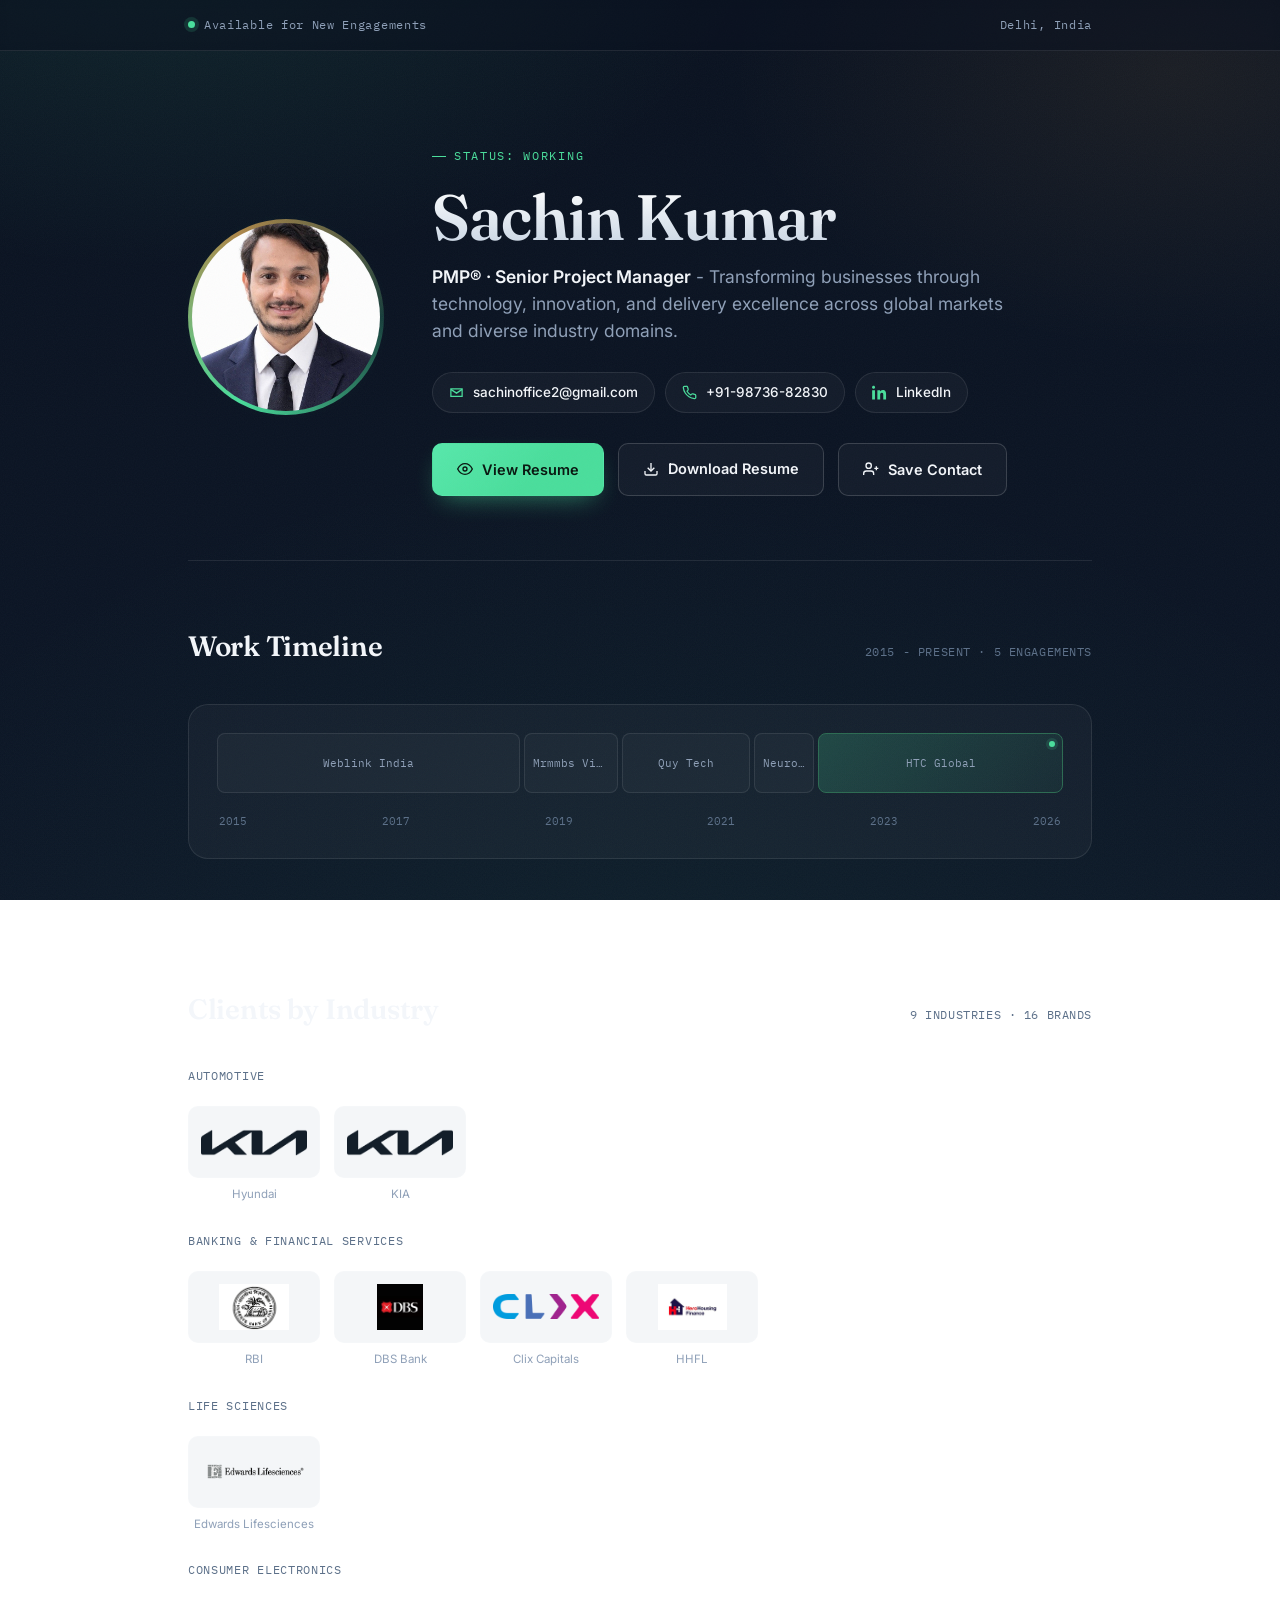
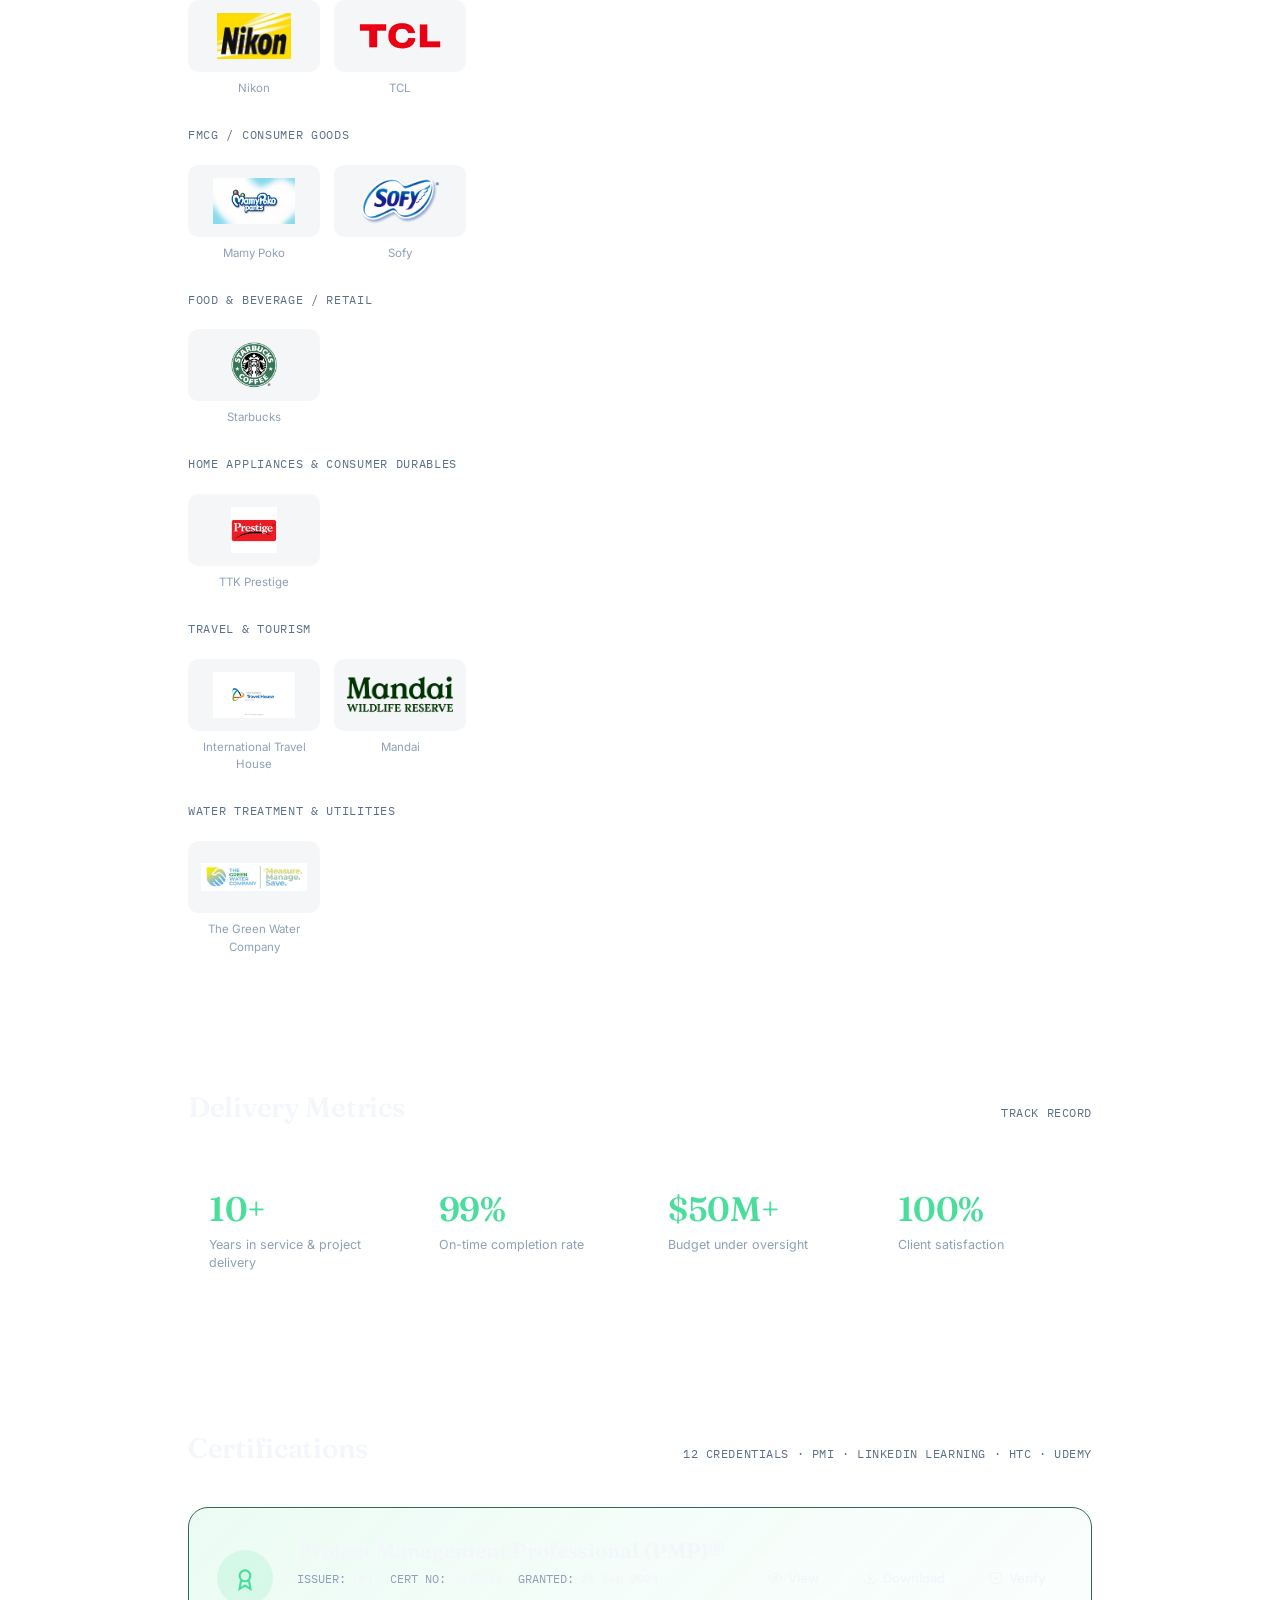
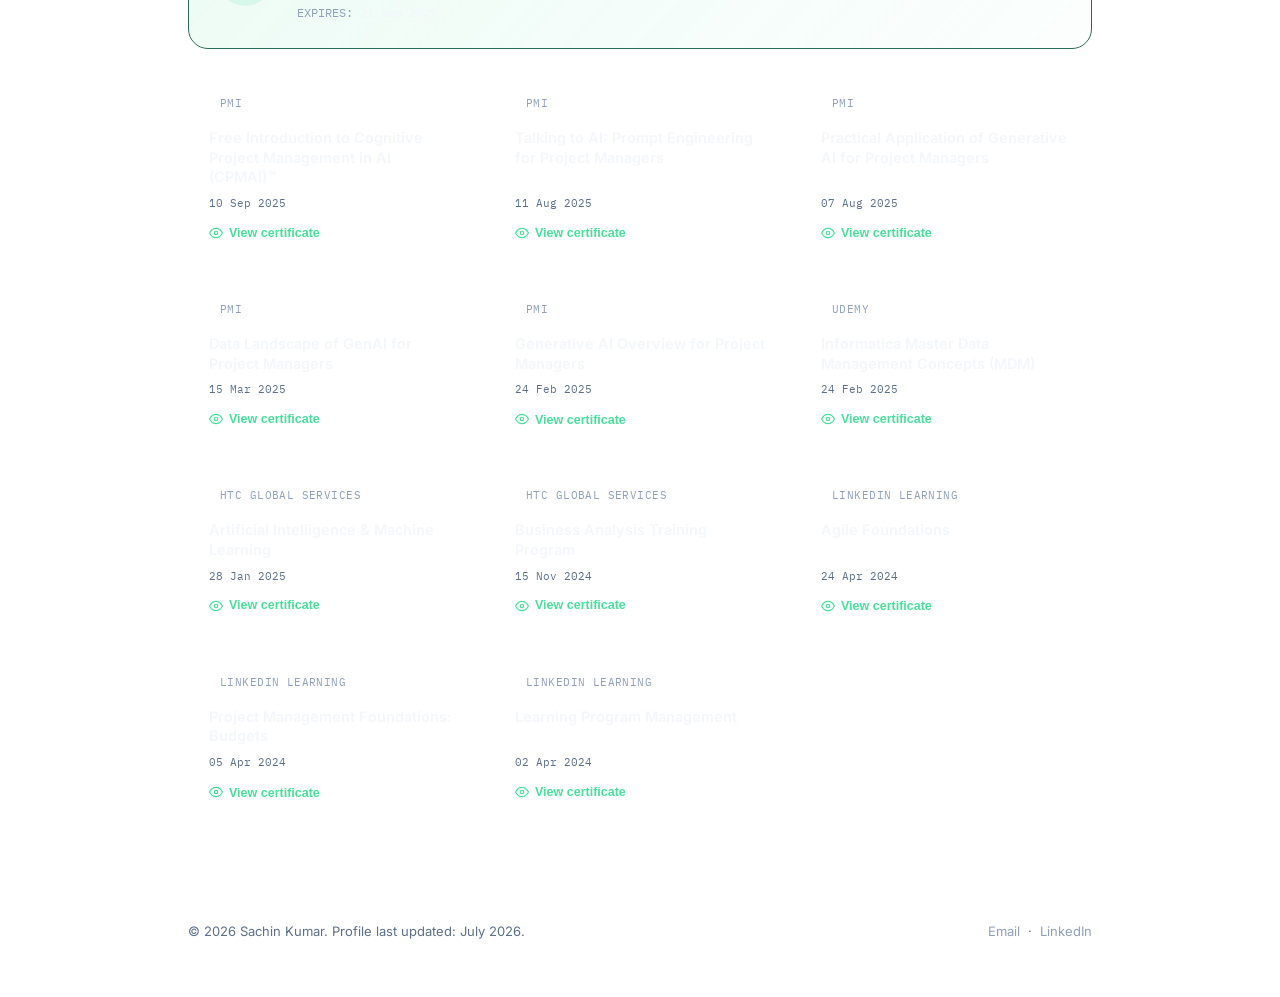
==== commit e8a6877c: "Added Clients section" ====
--- a/index.html
+++ b/index.html
@@ -62,6 +62,7 @@
 }
 </script>
 <link rel="icon" href="data:image/svg+xml,%3Csvg xmlns='http://www.w3.org/2000/svg' viewBox='0 0 64 64'%3E%3Crect width='64' height='64' rx='14' fill='%230A1220'/%3E%3Ctext x='32' y='42' font-family='Georgia,serif' font-size='30' fill='%234ADE9C' text-anchor='middle'%3ESK%3C/text%3E%3C/svg%3E">
+<link rel="apple-touch-icon" sizes="180x180" href="[data-uri]">
 <link rel="preconnect" href="https://fonts.googleapis.com">
 <link rel="preconnect" href="https://fonts.gstatic.com" crossorigin>
 <link href="https://fonts.googleapis.com/css2?family=Fraunces:opsz,wght@9..144,400;9..144,500;9..144,600;9..144,700&family=Inter:wght@400;500;600;700;800&family=IBM+Plex+Mono:wght@400;500;600&display=swap" rel="stylesheet">
@@ -792,9 +793,76 @@
     .mini-nav-inner{ justify-content:center; padding:12px 16px; }
     .mini-nav-links{ gap:14px; }
     .back-to-top{ bottom:16px; right:16px; width:40px; height:40px; }
+
+    .logo-row{ justify-content:center; }
+    .logo-card{ width:104px; }
+    .logo-box{ width:104px; height:60px; }
   }
 
   :focus-visible{ outline:2px solid var(--accent-green); outline-offset:3px; border-radius:4px; }
+
+  /* ---------- Clients by industry ---------- */
+  .industry-group{ margin-bottom:28px; }
+  .industry-group:last-child{ margin-bottom:0; }
+  .industry-label{
+    font-family:'IBM Plex Mono', monospace;
+    font-size:11.5px;
+    letter-spacing:0.06em;
+    text-transform:uppercase;
+    color:var(--text-faint);
+    margin-bottom:12px;
+    padding-bottom:8px;
+    border-bottom:1px solid var(--hairline);
+  }
+  .logo-row{
+    display:flex;
+    flex-wrap:wrap;
+    gap:14px;
+  }
+  .logo-card{
+    display:flex;
+    flex-direction:column;
+    align-items:center;
+    gap:8px;
+    width:132px;
+  }
+  .logo-box{
+    width:132px;
+    height:72px;
+    background:#F4F6F8;
+    border:1px solid var(--hairline);
+    border-radius:var(--radius-sm);
+    display:flex;
+    align-items:center;
+    justify-content:center;
+    padding:12px;
+    transition:transform 0.25s var(--ease), box-shadow 0.25s var(--ease);
+  }
+  .logo-card:hover .logo-box{
+    transform:translateY(-3px);
+    box-shadow:0 10px 24px -10px rgba(0,0,0,0.4);
+  }
+  .logo-box img{
+    max-width:100%;
+    max-height:100%;
+    object-fit:contain;
+  }
+  .logo-box .logo-fallback{
+    display:none;
+    font-family:'Fraunces', serif;
+    font-weight:600;
+    font-size:13px;
+    color:#3A4654;
+    text-align:center;
+    line-height:1.3;
+  }
+  .logo-box.no-logo img{ display:none; }
+  .logo-box.no-logo .logo-fallback{ display:block; }
+  .logo-caption{
+    font-size:11.5px;
+    color:var(--text-muted);
+    text-align:center;
+  }
 
   /* ---------- Mini nav (appears on scroll) ---------- */
   .mini-nav{
@@ -911,6 +979,7 @@
       <span class="mini-nav-name">Sachin Kumar</span>
       <div class="mini-nav-links">
         <a href="#timeline">Timeline</a>
+        <a href="#clients">Clients</a>
         <a href="#certifications">Certifications</a>
         <a href="#contact">Contact</a>
       </div>
@@ -1017,6 +1086,85 @@
       </div>
     </section>
 
+    <section class="section" id="clients">
+      <div class="section-head reveal">
+        <div class="section-title">Clients by Industry</div>
+        <div class="section-note">9 INDUSTRIES · 16 BRANDS</div>
+      </div>
+
+      <div class="reveal">
+        <div class="industry-group">
+          <div class="industry-label">Automotive</div>
+          <div class="logo-row">
+            <div class="logo-card"><div class="logo-box"><img src="Assets/Clients/hyundai.png" alt="Hyundai" onerror="this.parentElement.classList.add('no-logo')"><span class="logo-fallback">Hyundai</span></div><span class="logo-caption">Hyundai</span></div>
+            <div class="logo-card"><div class="logo-box"><img src="Assets/Clients/kia.png" alt="KIA" onerror="this.parentElement.classList.add('no-logo')"><span class="logo-fallback">KIA</span></div><span class="logo-caption">KIA</span></div>
+          </div>
+        </div>
+
+        <div class="industry-group">
+          <div class="industry-label">Banking &amp; Financial Services</div>
+          <div class="logo-row">
+            <div class="logo-card"><div class="logo-box"><img src="Assets/Clients/rbi.png" alt="RBI" onerror="this.parentElement.classList.add('no-logo')"><span class="logo-fallback">RBI</span></div><span class="logo-caption">RBI</span></div>
+            <div class="logo-card"><div class="logo-box"><img src="Assets/Clients/dbs-bank.png" alt="DBS Bank" onerror="this.parentElement.classList.add('no-logo')"><span class="logo-fallback">DBS Bank</span></div><span class="logo-caption">DBS Bank</span></div>
+            <div class="logo-card"><div class="logo-box"><img src="Assets/Clients/clix-capitals.png" alt="Clix Capitals" onerror="this.parentElement.classList.add('no-logo')"><span class="logo-fallback">Clix Capitals</span></div><span class="logo-caption">Clix Capitals</span></div>
+            <div class="logo-card"><div class="logo-box"><img src="Assets/Clients/hhfl.png" alt="HHFL" onerror="this.parentElement.classList.add('no-logo')"><span class="logo-fallback">HHFL</span></div><span class="logo-caption">HHFL</span></div>
+          </div>
+        </div>
+
+        <div class="industry-group">
+          <div class="industry-label">Life Sciences</div>
+          <div class="logo-row">
+            <div class="logo-card"><div class="logo-box"><img src="Assets/Clients/edwards-lifesciences.png" alt="Edwards Lifesciences" onerror="this.parentElement.classList.add('no-logo')"><span class="logo-fallback">Edwards Lifesciences</span></div><span class="logo-caption">Edwards Lifesciences</span></div>
+          </div>
+        </div>
+
+        <div class="industry-group">
+          <div class="industry-label">Consumer Electronics</div>
+          <div class="logo-row">
+            <div class="logo-card"><div class="logo-box"><img src="Assets/Clients/nikon.png" alt="Nikon" onerror="this.parentElement.classList.add('no-logo')"><span class="logo-fallback">Nikon</span></div><span class="logo-caption">Nikon</span></div>
+            <div class="logo-card"><div class="logo-box"><img src="Assets/Clients/tcl.png" alt="TCL" onerror="this.parentElement.classList.add('no-logo')"><span class="logo-fallback">TCL</span></div><span class="logo-caption">TCL</span></div>
+          </div>
+        </div>
+
+        <div class="industry-group">
+          <div class="industry-label">FMCG / Consumer Goods</div>
+          <div class="logo-row">
+            <div class="logo-card"><div class="logo-box"><img src="Assets/Clients/mamy-poko.png" alt="Mamy Poko" onerror="this.parentElement.classList.add('no-logo')"><span class="logo-fallback">Mamy Poko</span></div><span class="logo-caption">Mamy Poko</span></div>
+            <div class="logo-card"><div class="logo-box"><img src="Assets/Clients/sofy.png" alt="Sofy" onerror="this.parentElement.classList.add('no-logo')"><span class="logo-fallback">Sofy</span></div><span class="logo-caption">Sofy</span></div>
+          </div>
+        </div>
+
+        <div class="industry-group">
+          <div class="industry-label">Food &amp; Beverage / Retail</div>
+          <div class="logo-row">
+            <div class="logo-card"><div class="logo-box"><img src="Assets/Clients/starbucks.png" alt="Starbucks" onerror="this.parentElement.classList.add('no-logo')"><span class="logo-fallback">Starbucks</span></div><span class="logo-caption">Starbucks</span></div>
+          </div>
+        </div>
+
+        <div class="industry-group">
+          <div class="industry-label">Home Appliances &amp; Consumer Durables</div>
+          <div class="logo-row">
+            <div class="logo-card"><div class="logo-box"><img src="Assets/Clients/ttk-prestige.png" alt="TTK Prestige" onerror="this.parentElement.classList.add('no-logo')"><span class="logo-fallback">TTK Prestige</span></div><span class="logo-caption">TTK Prestige</span></div>
+          </div>
+        </div>
+
+        <div class="industry-group">
+          <div class="industry-label">Travel &amp; Tourism</div>
+          <div class="logo-row">
+            <div class="logo-card"><div class="logo-box"><img src="Assets/Clients/international-travel-house.png" alt="International Travel House" onerror="this.parentElement.classList.add('no-logo')"><span class="logo-fallback">Intl. Travel House</span></div><span class="logo-caption">International Travel House</span></div>
+            <div class="logo-card"><div class="logo-box"><img src="Assets/Clients/mandai.png" alt="Mandai" onerror="this.parentElement.classList.add('no-logo')"><span class="logo-fallback">Mandai</span></div><span class="logo-caption">Mandai</span></div>
+          </div>
+        </div>
+
+        <div class="industry-group">
+          <div class="industry-label">Water Treatment &amp; Utilities</div>
+          <div class="logo-row">
+            <div class="logo-card"><div class="logo-box"><img src="Assets/Clients/tgwc.png" alt="The Green Water Company" onerror="this.parentElement.classList.add('no-logo')"><span class="logo-fallback">TGWC</span></div><span class="logo-caption">The Green Water Company</span></div>
+          </div>
+        </div>
+      </div>
+    </section>
+
     <section class="section" id="stats">
       <div class="section-head reveal">
         <div class="section-title">Delivery Metrics</div>
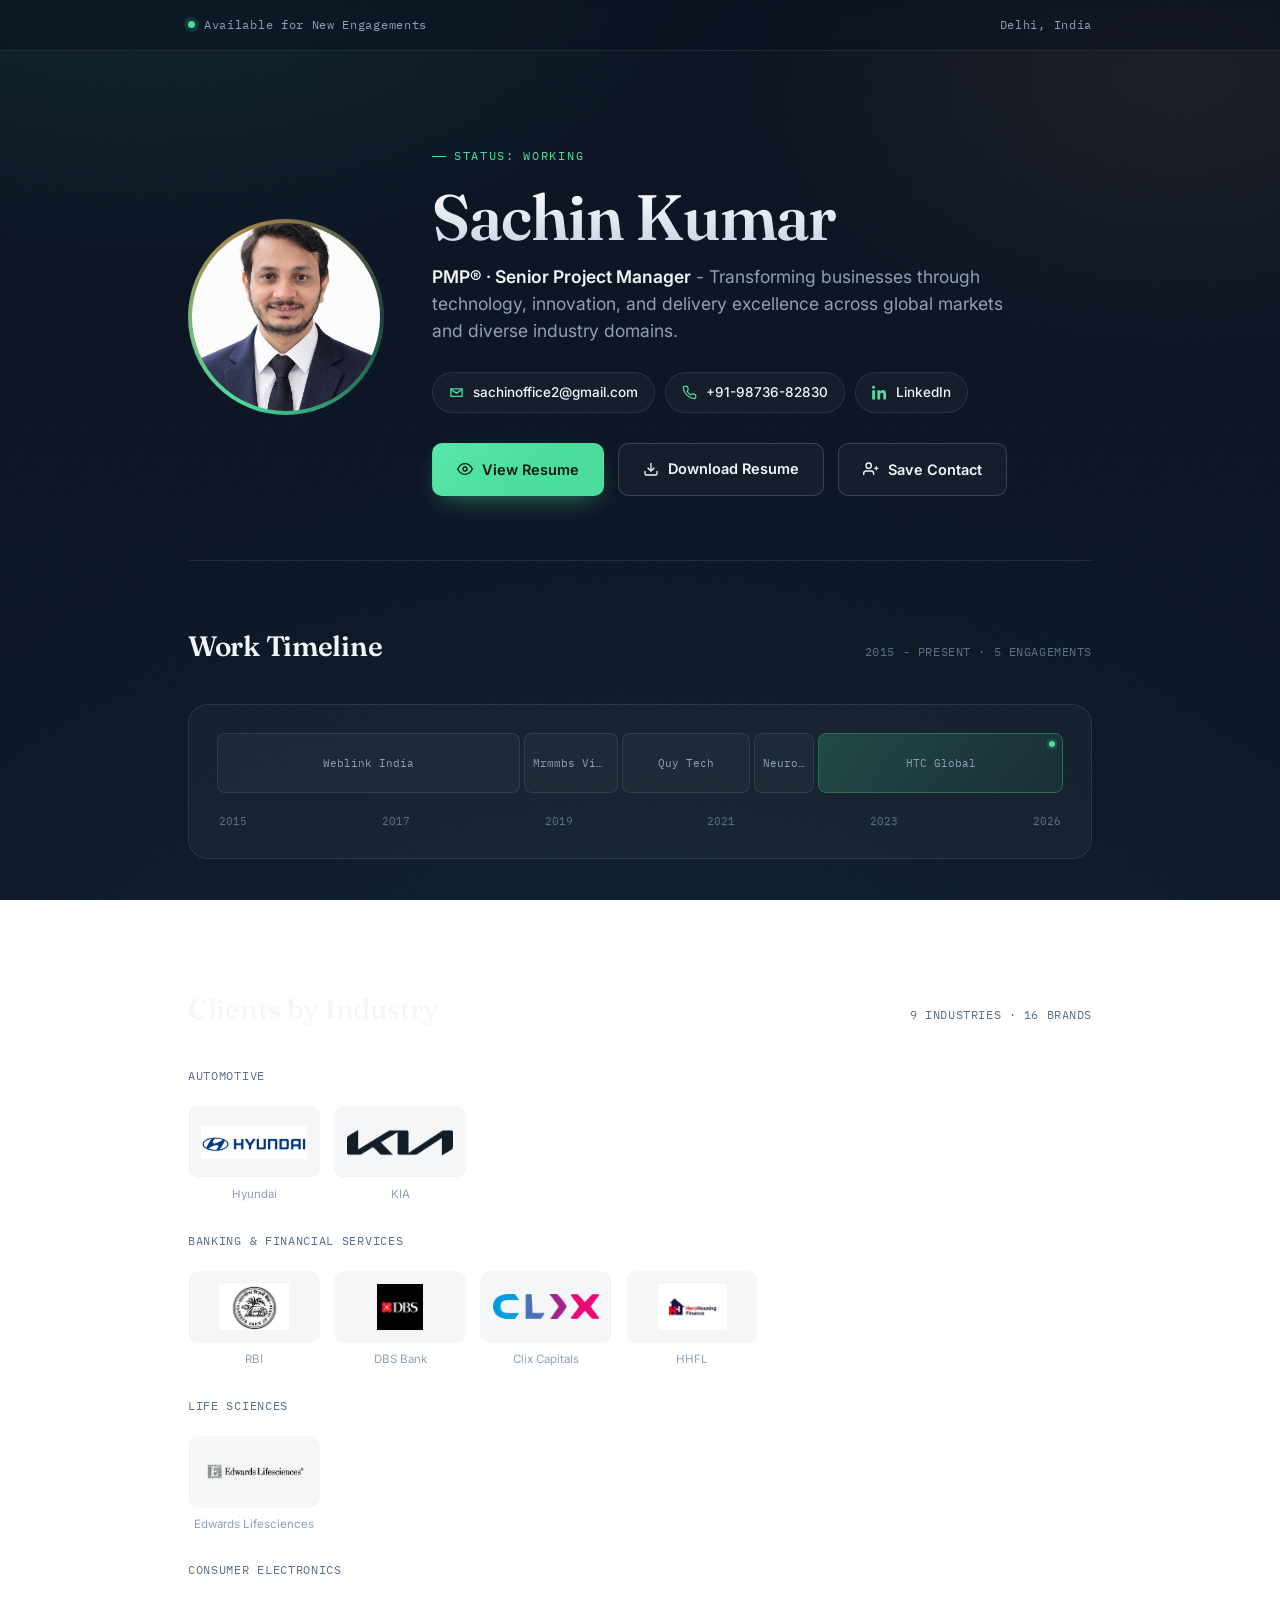
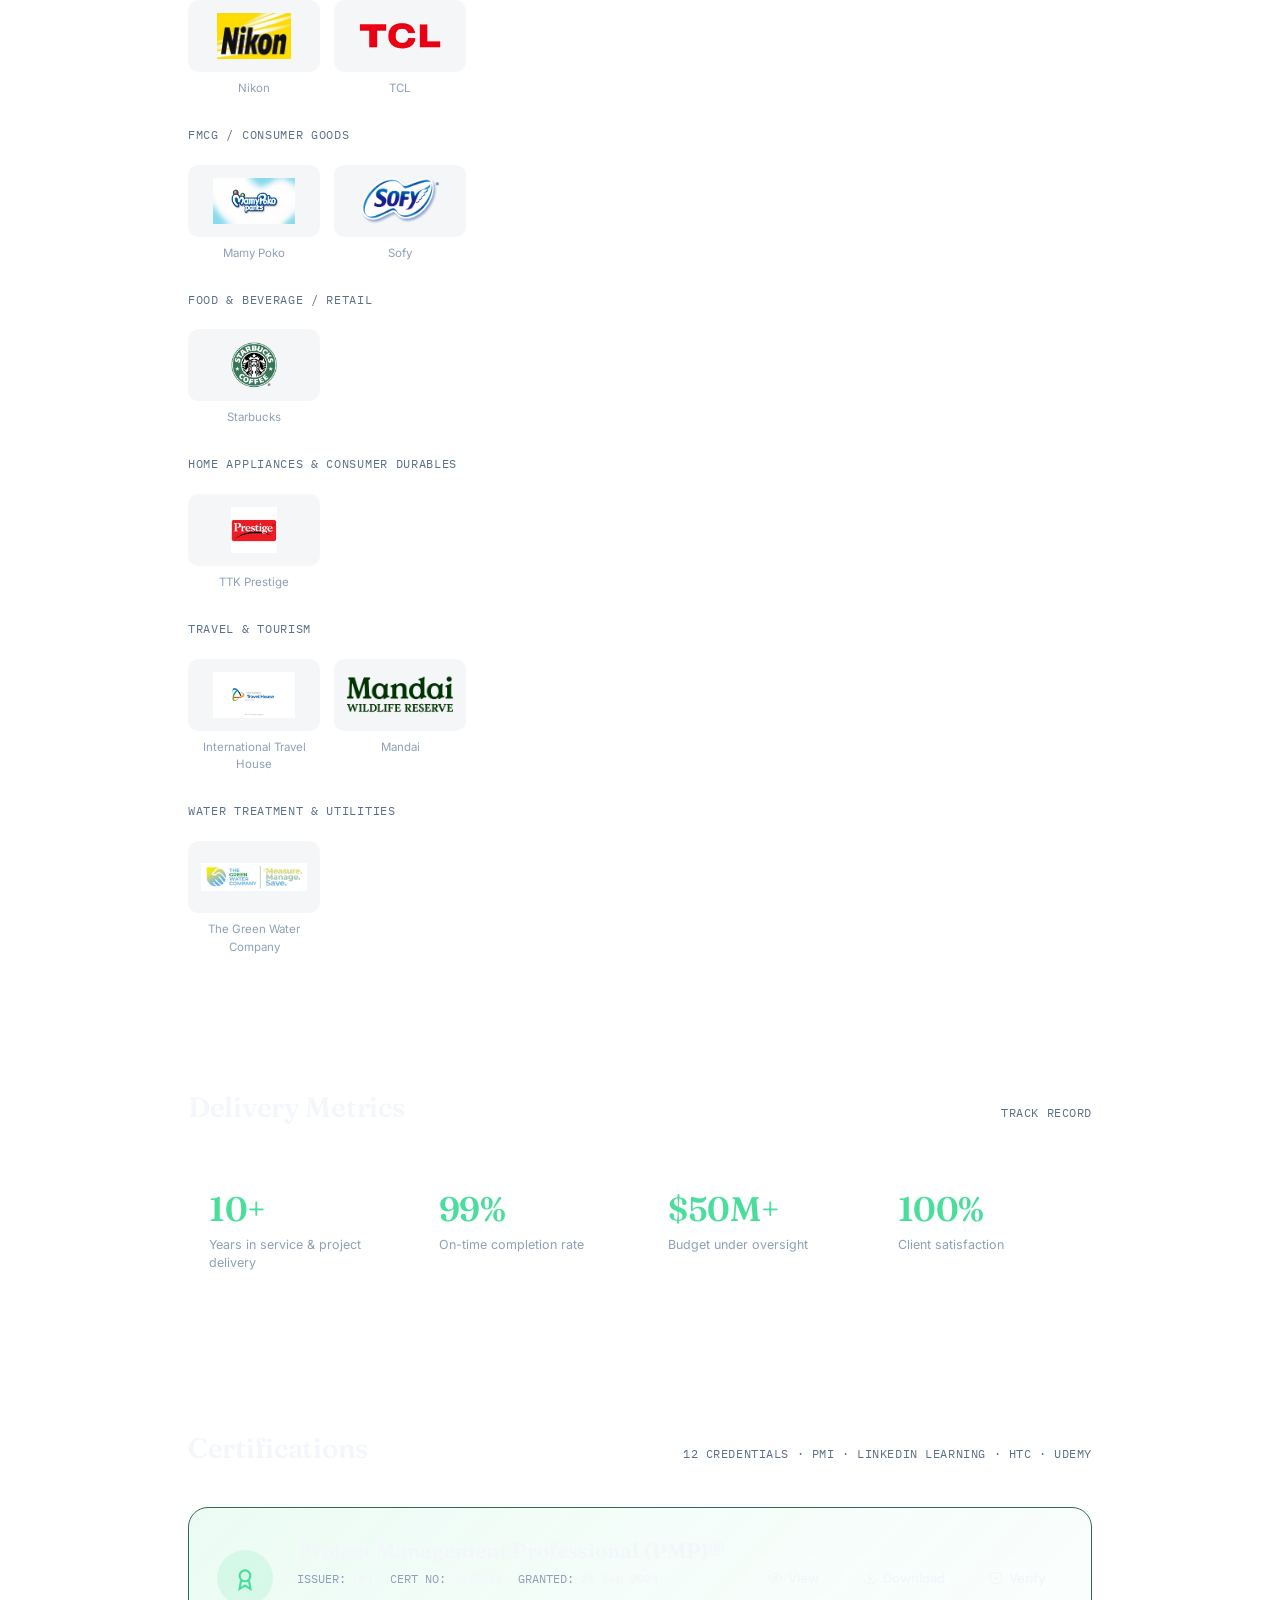
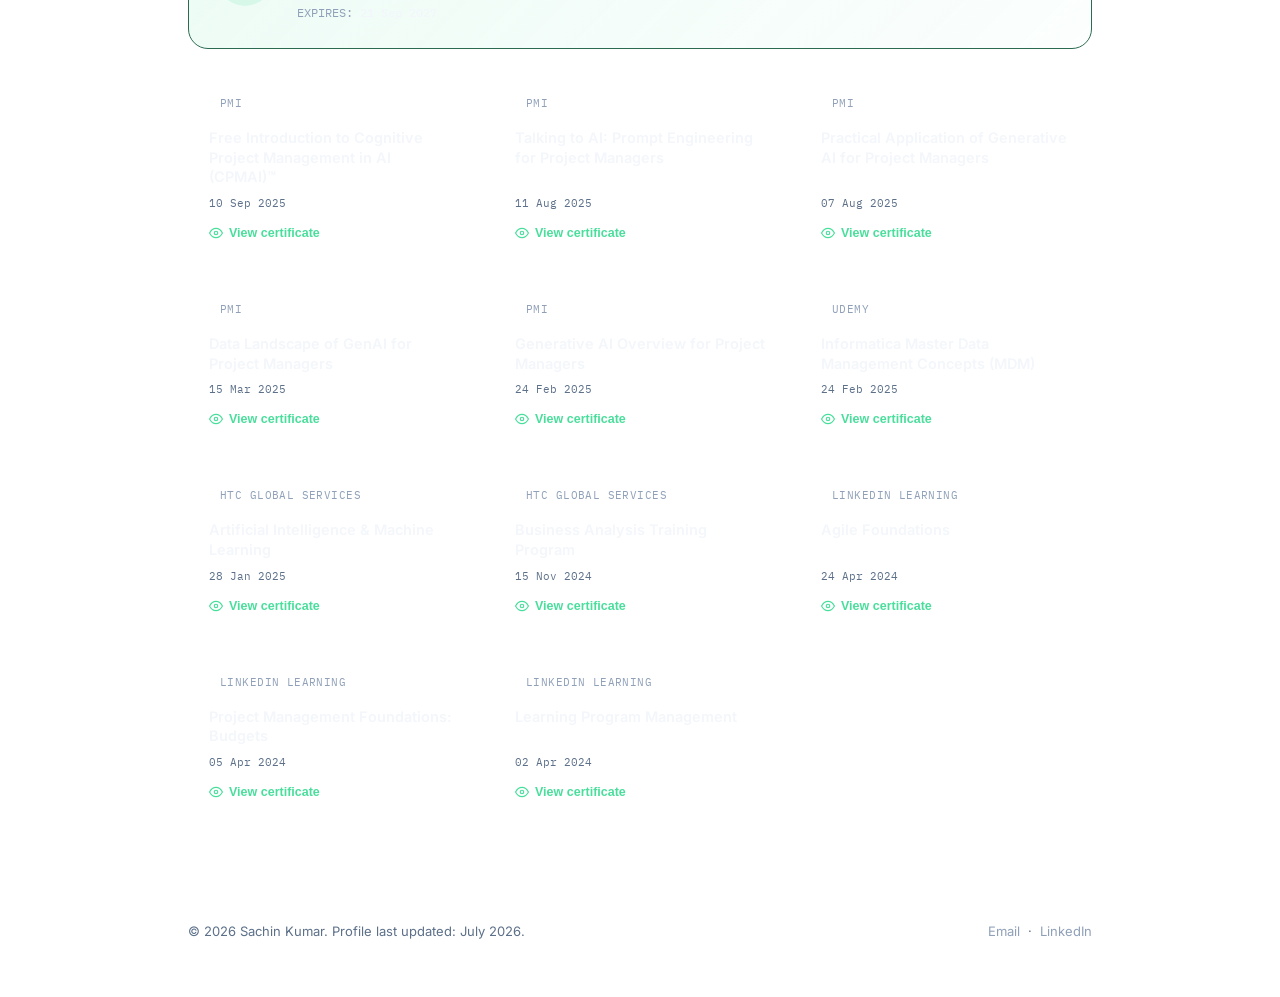
==== commit 00fb466a: "robots and sitemap upload" ====
--- a/index.html
+++ b/index.html
@@ -4,6 +4,16 @@
 <meta charset="UTF-8">
 <meta name="viewport" content="width=device-width, initial-scale=1.0">
 <meta name="theme-color" content="#0A1220">
+
+<!-- Google tag (gtag.js) -->
+<script async src="https://www.googletagmanager.com/gtag/js?id=G-6B5LFZGSTX"></script>
+<script>
+  window.dataLayer = window.dataLayer || [];
+  function gtag(){dataLayer.push(arguments);}
+  gtag('js', new Date());
+  gtag('config', 'G-6B5LFZGSTX');
+</script>
+
 <title>Sachin Kumar - Senior Project Manager, PMP®</title>
 <meta name="description" content="Sachin Kumar, PMP® certified Senior Project Manager and Delivery Expert. Contact details, LinkedIn and resume.">
 
@@ -1437,4 +1447,4 @@
   </script>
 
 </body>
-</html>+</html>
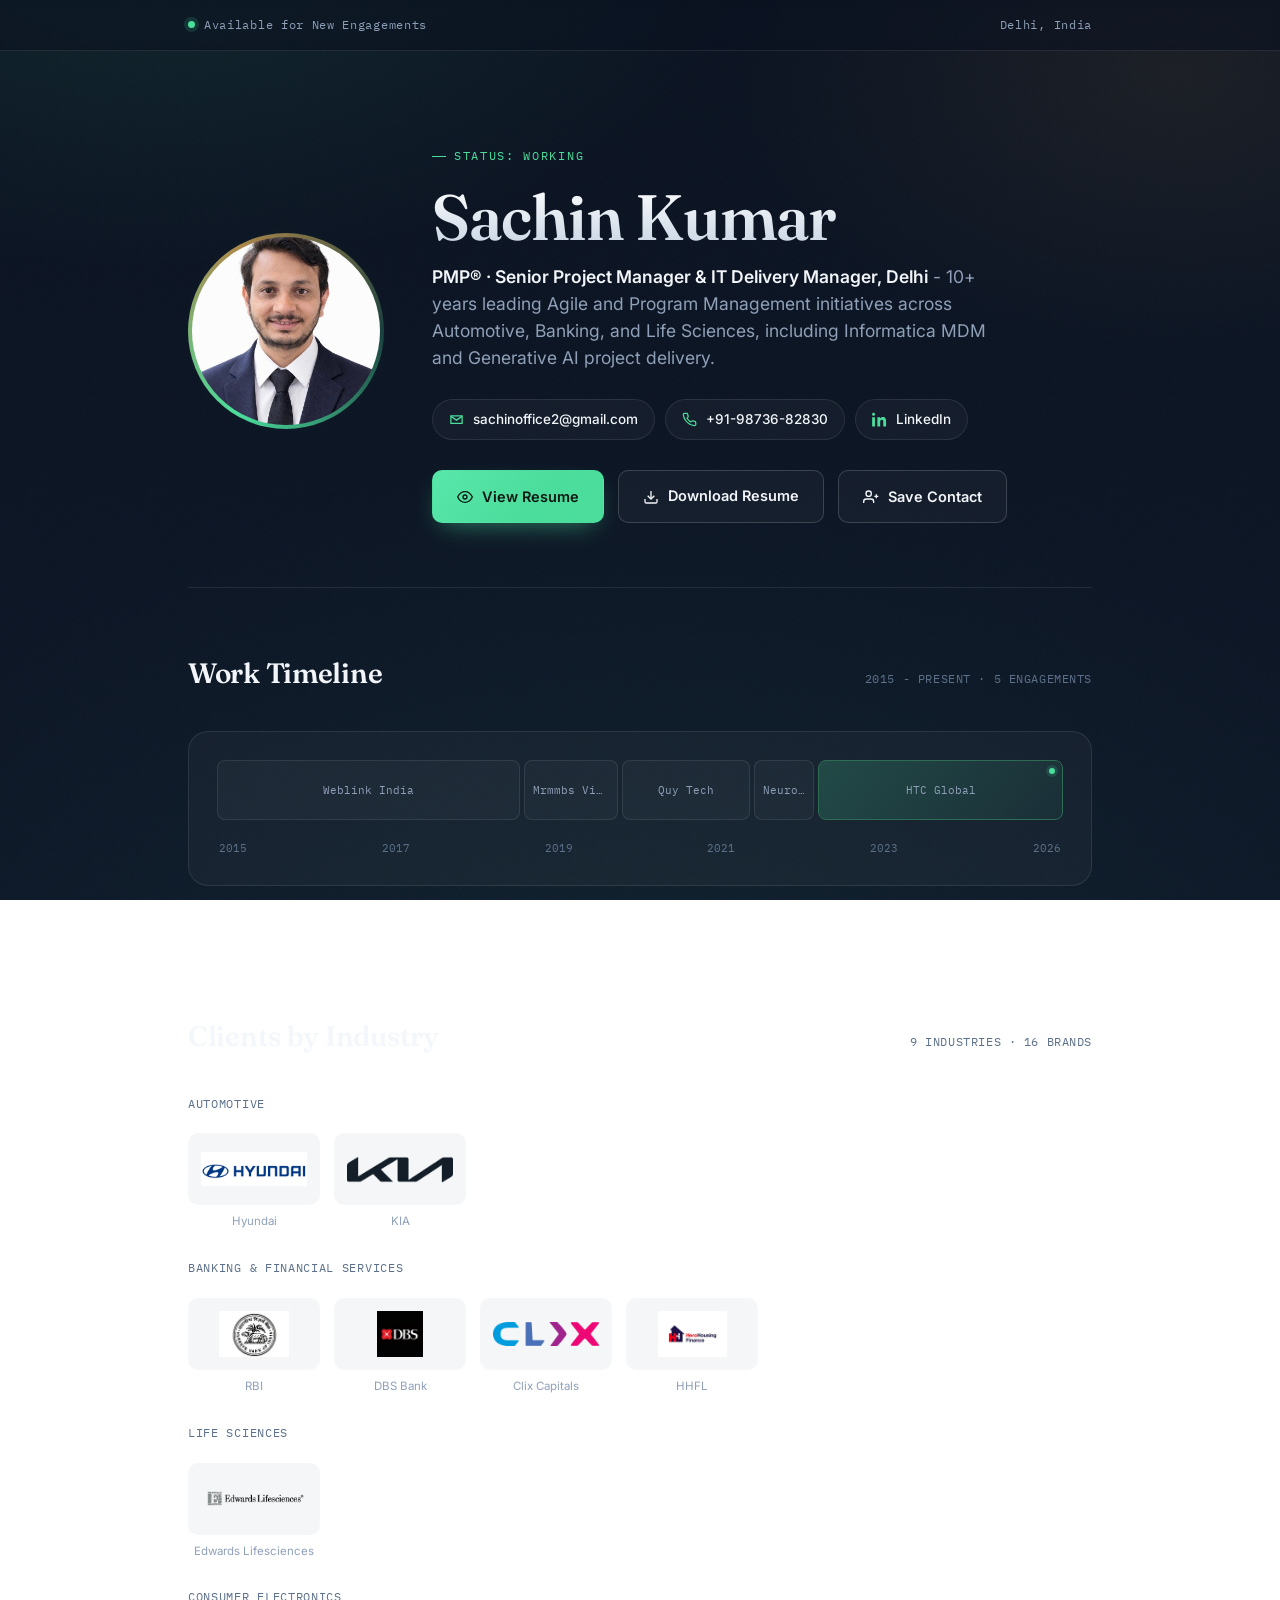
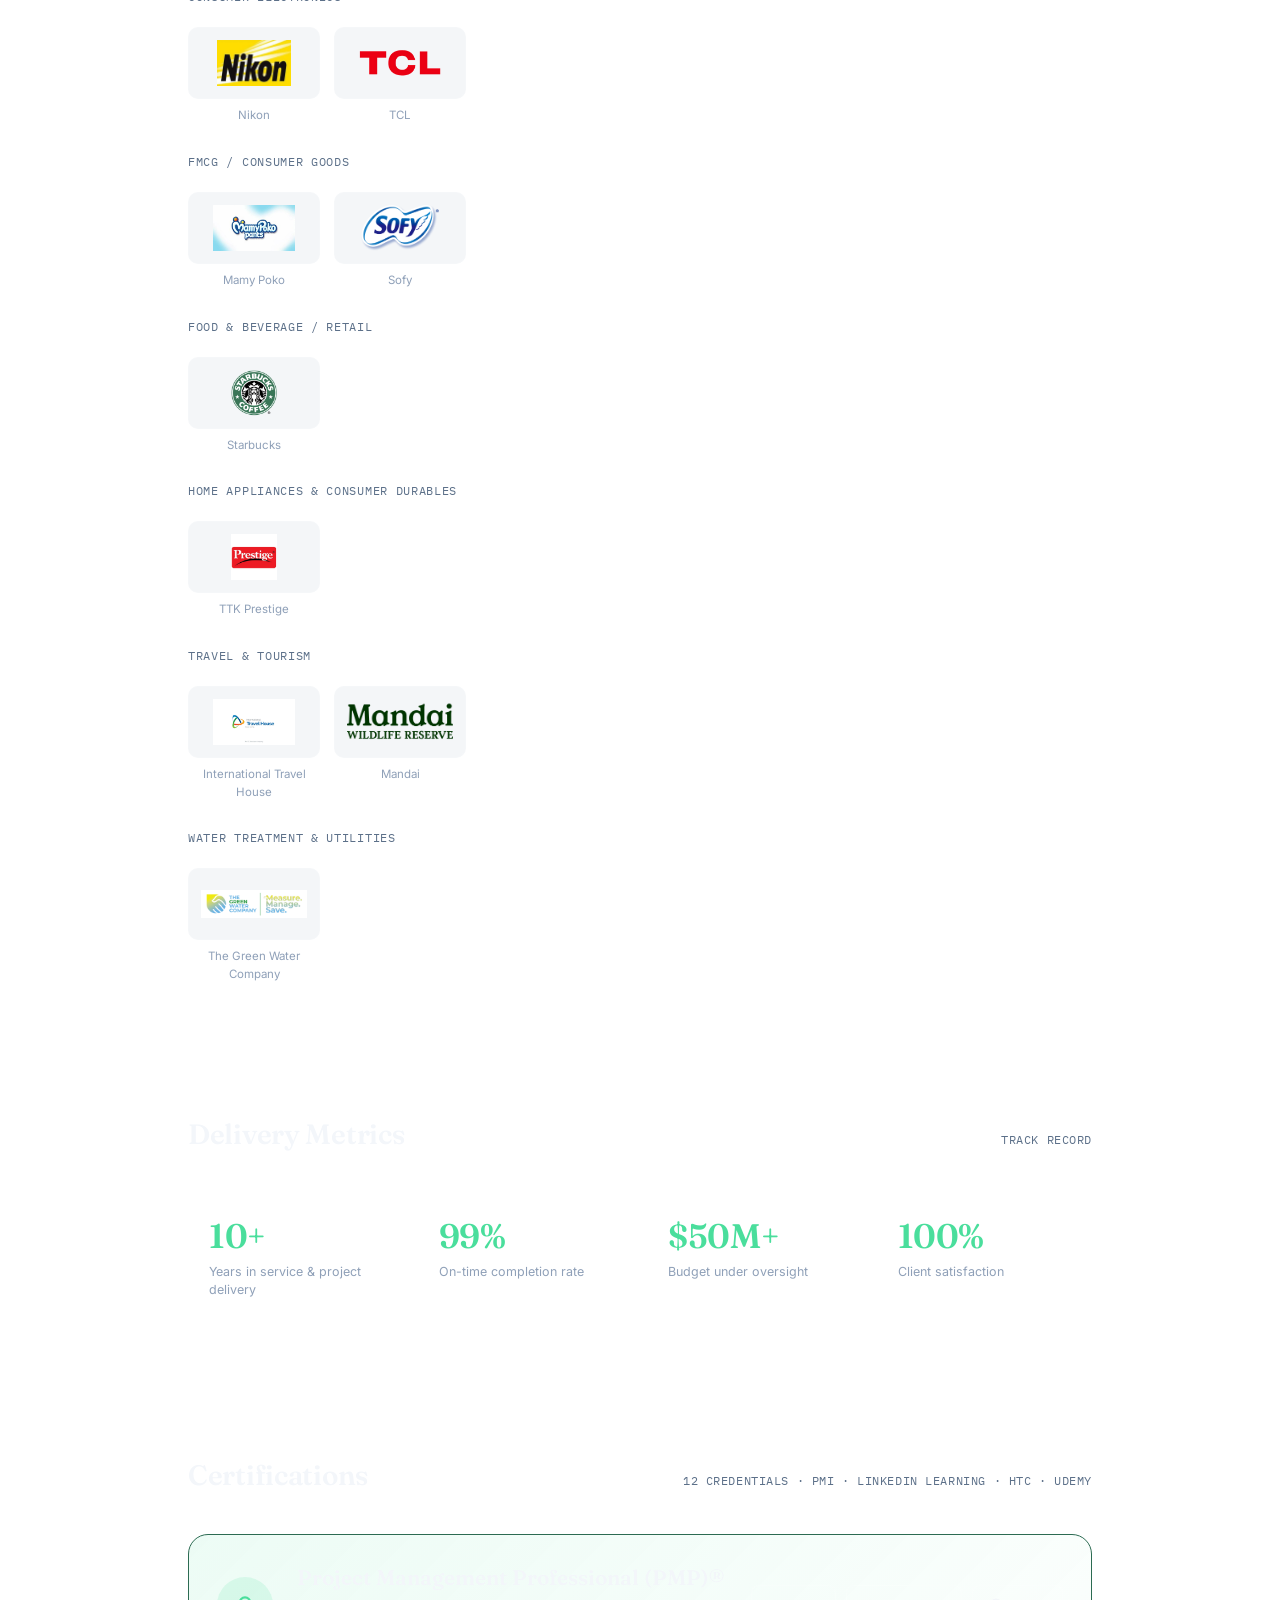
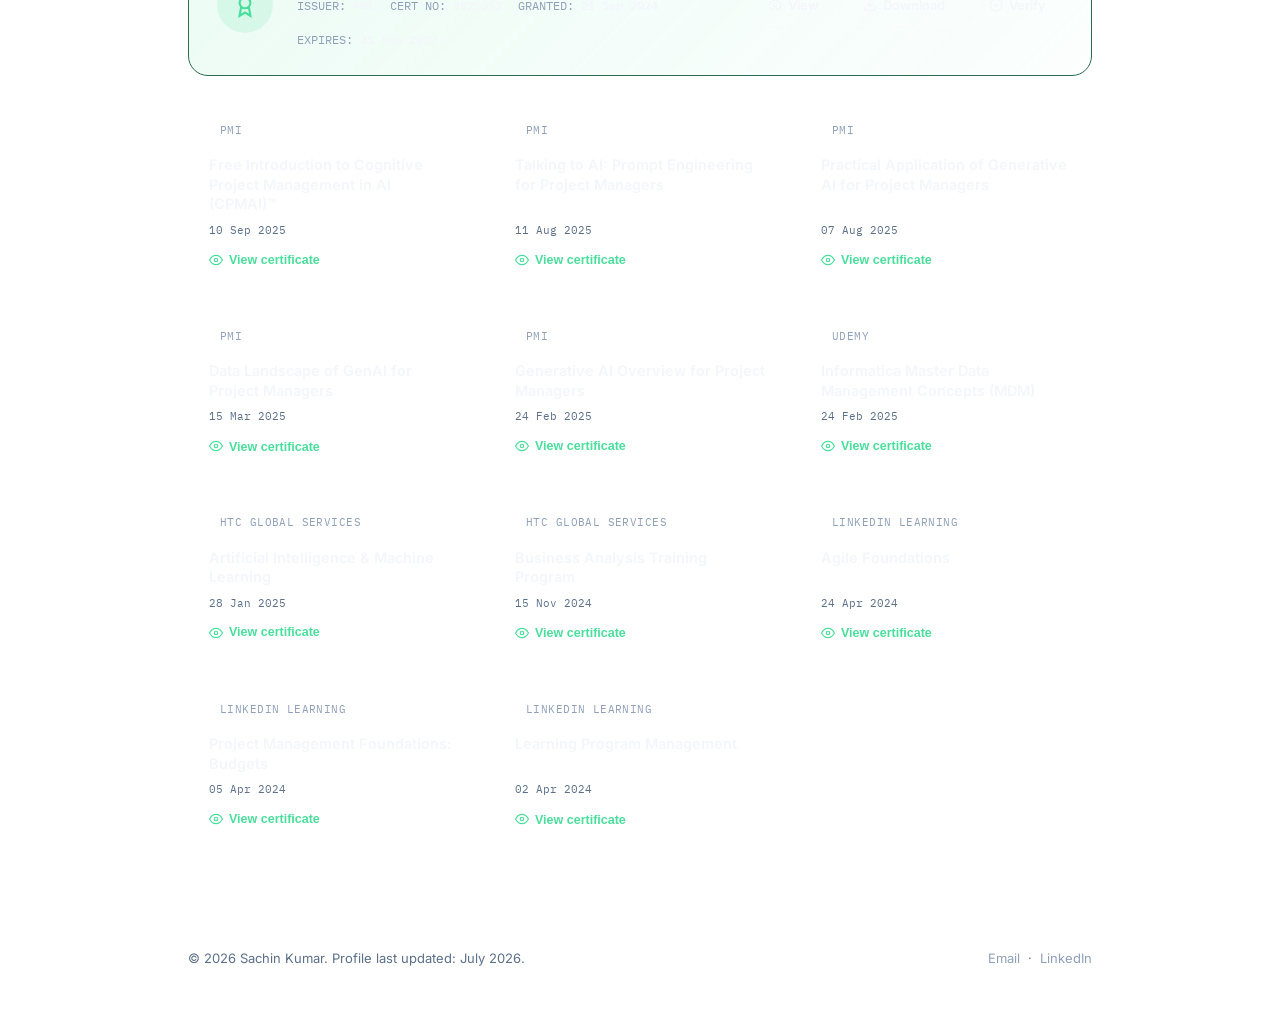
==== commit d7e651dd: "SEO changes" ====
--- a/index.html
+++ b/index.html
@@ -14,16 +14,16 @@
   gtag('config', 'G-6B5LFZGSTX');
 </script>
 
-<title>Sachin Kumar - Senior Project Manager, PMP®</title>
-<meta name="description" content="Sachin Kumar, PMP® certified Senior Project Manager and Delivery Expert. Contact details, LinkedIn and resume.">
+<title>Sachin Kumar - Senior Project Manager, PMP®, Delhi</title>
+<meta name="description" content="Sachin Kumar - PMP® certified Senior Project Manager and IT Delivery Manager based in Delhi, India. 10+ years leading Agile and Program Management initiatives across Automotive, Banking, and Life Sciences, including Informatica MDM and Generative AI project delivery.">
 
 <!-- Canonical -->
 <link rel="canonical" href="https://sachinkumar30.github.io/my-portfolio/">
 
 <!-- Open Graph (LinkedIn, WhatsApp, Facebook, Slack previews) -->
 <meta property="og:type" content="profile">
-<meta property="og:title" content="Sachin Kumar - Senior Project Manager, PMP®">
-<meta property="og:description" content="PMP® certified Senior Project Manager with 10+ years leading multi-million-dollar IT delivery across Automotive, Banking & Life Sciences.">
+<meta property="og:title" content="Sachin Kumar - Senior Project Manager, PMP®, Delhi">
+<meta property="og:description" content="PMP® certified Senior Project Manager and IT Delivery Manager based in Delhi, India, with 10+ years leading Agile and Program Management across Automotive, Banking & Life Sciences.">
 <meta property="og:image" content="https://sachinkumar30.github.io/my-portfolio/Assets/profile.jpg">
 <meta property="og:image:width" content="800">
 <meta property="og:image:height" content="800">
@@ -34,8 +34,8 @@
 
 <!-- Twitter Card -->
 <meta name="twitter:card" content="summary">
-<meta name="twitter:title" content="Sachin Kumar - Senior Project Manager, PMP®">
-<meta name="twitter:description" content="PMP® certified Senior Project Manager with 10+ years leading multi-million-dollar IT delivery across Automotive, Banking & Life Sciences.">
+<meta name="twitter:title" content="Sachin Kumar - Senior Project Manager, PMP®, Delhi">
+<meta name="twitter:description" content="PMP® certified Senior Project Manager and IT Delivery Manager based in Delhi, India, with 10+ years leading Agile and Program Management across Automotive, Banking & Life Sciences.">
 <meta name="twitter:image" content="https://sachinkumar30.github.io/my-portfolio/Assets/profile.jpg">
 
 <!-- Structured data: helps Google understand and display this as a professional profile -->
@@ -57,6 +57,18 @@
   },
   "sameAs": [
     "https://www.linkedin.com/in/sachin-kumar-pm/"
+  ],
+  "knowsAbout": [
+    "Project Management",
+    "Program Management",
+    "IT Delivery Management",
+    "Agile and Scrum",
+    "PMP Certification",
+    "Informatica MDM",
+    "Generative AI for Project Managers",
+    "Stakeholder Management",
+    "Automotive IT Delivery",
+    "Banking Technology Delivery"
   ],
   "hasCredential": [
     {
@@ -1006,7 +1018,7 @@
       <div>
         <div class="eyebrow reveal">Status: Working</div>
         <h1 class="reveal">Sachin Kumar</h1>
-        <p class="role-line reveal"><strong>PMP® · Senior Project Manager</strong> - Transforming businesses through technology, innovation, and delivery excellence across global markets and diverse industry domains.</p>
+        <p class="role-line reveal"><strong>PMP® · Senior Project Manager &amp; IT Delivery Manager, Delhi</strong> - 10+ years leading Agile and Program Management initiatives across Automotive, Banking, and Life Sciences, including Informatica MDM and Generative AI project delivery.</p>
 
         <div class="contact-chips reveal" id="contact">
           <a class="chip" href="mailto:sachinoffice2@gmail.com">
